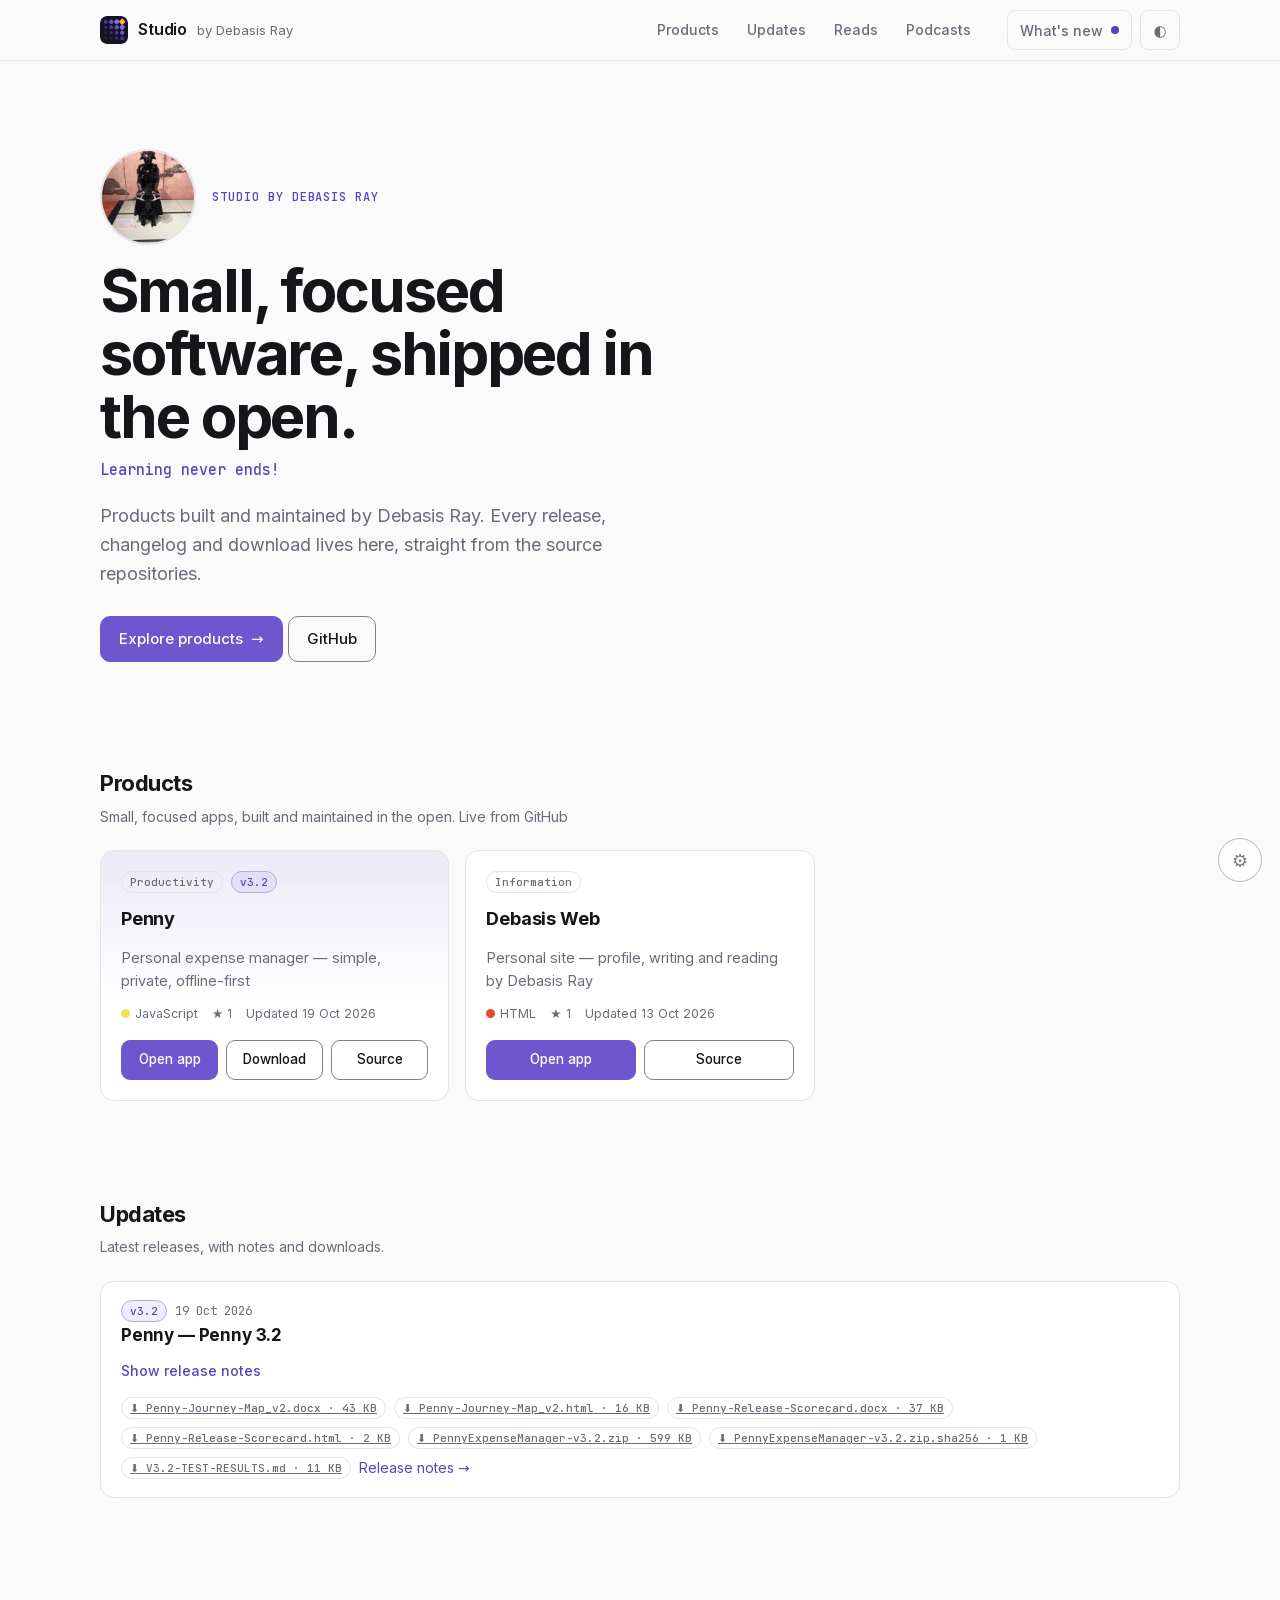
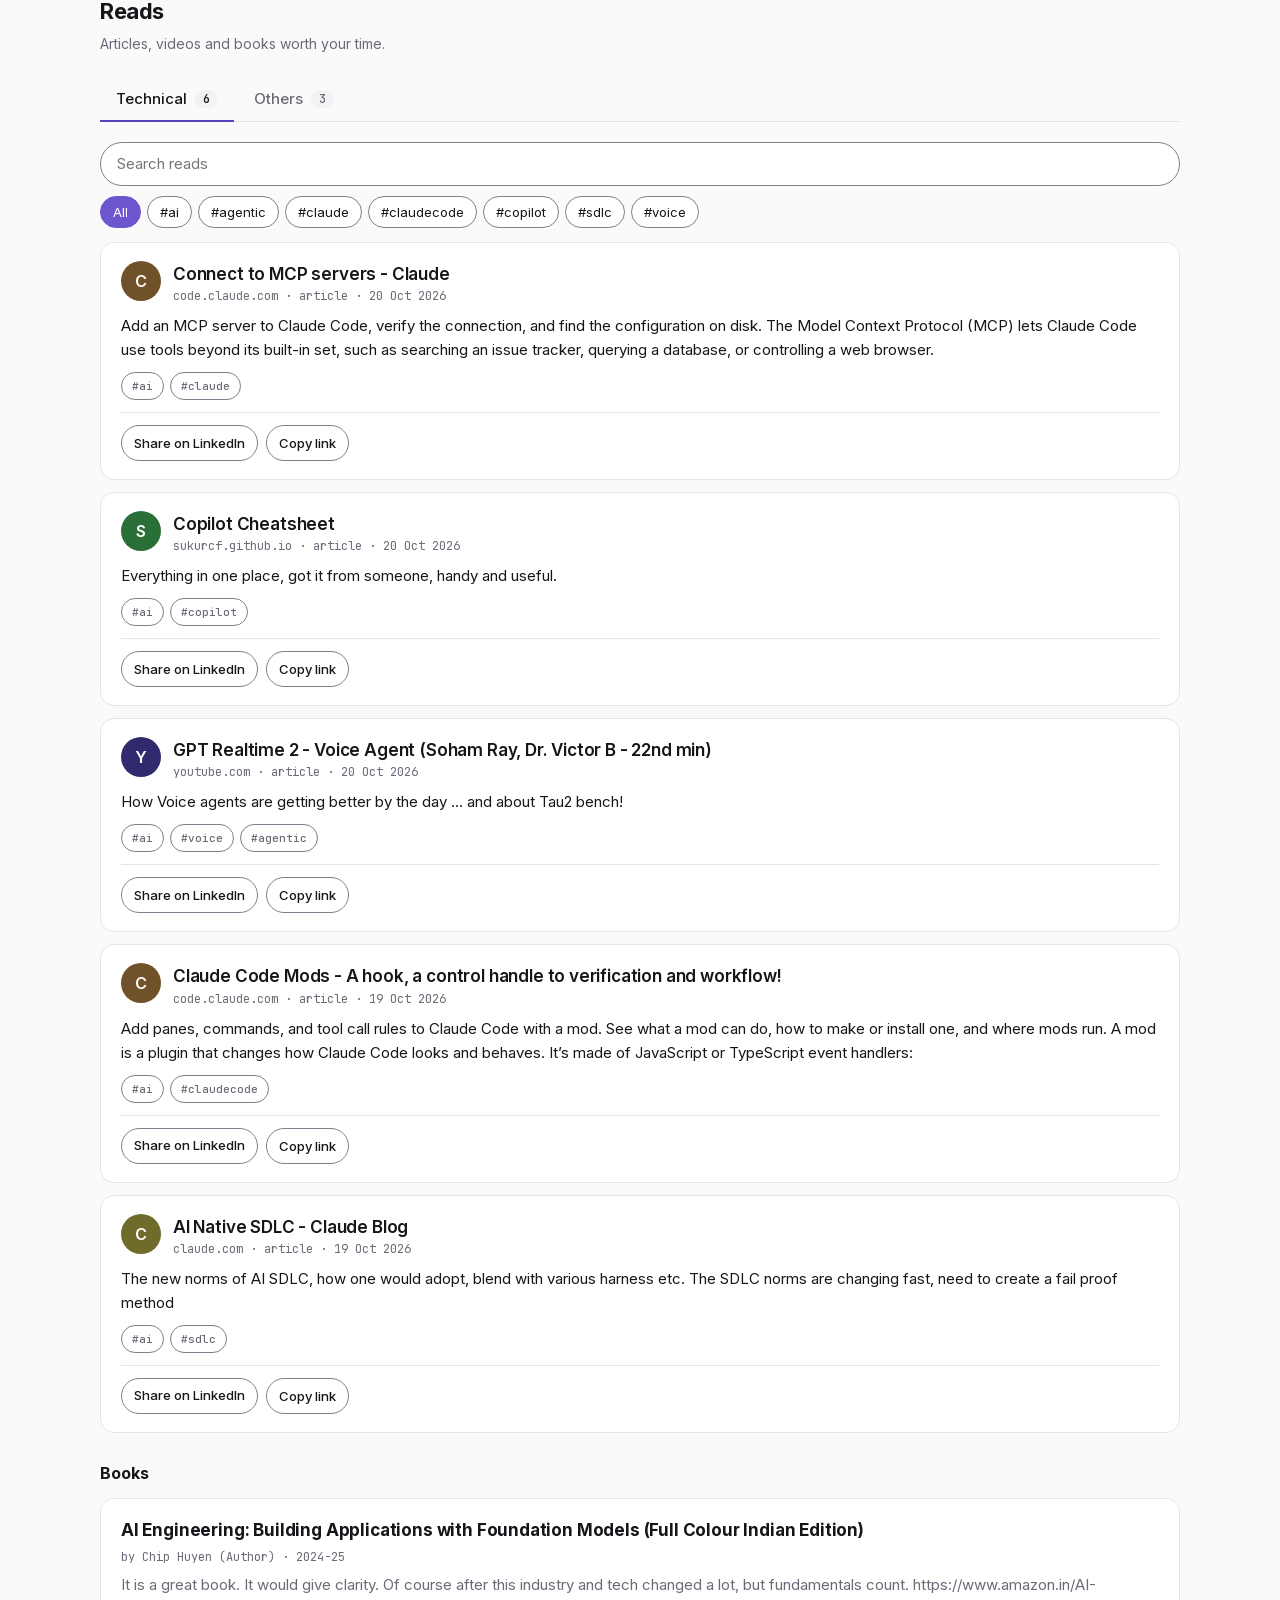
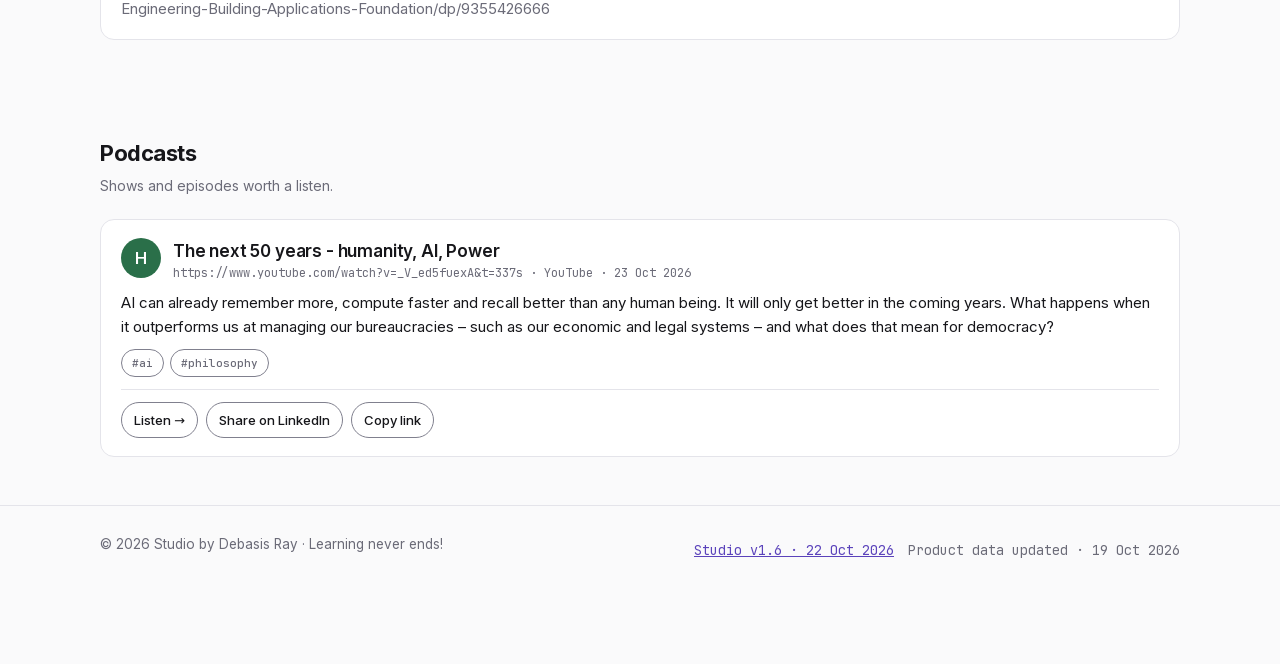
==== index.html @ d6cba752 "feat(ux): footer shows the release date and labels the product-data date for what it is" ====
<!doctype html>
<html lang="en" data-theme="dark">
<head>
<meta charset="utf-8">
<meta name="viewport" content="width=device-width, initial-scale=1">
<title>Studio by Debasis Ray — learning never ends!</title>
<meta name="description" content="Studio by Debasis Ray: small, focused software products with release notes, writing and a curated reading list. Learning never ends!">
<meta http-equiv="Content-Security-Policy" content="default-src 'none'; script-src 'self'; style-src 'self'; font-src 'self'; img-src 'self' data:; connect-src 'self' https://api.github.com; base-uri 'none'; form-action 'none'">
<meta name="referrer" content="strict-origin-when-cross-origin">
<link rel="icon" type="image/svg+xml" href="assets/logo.svg">
<link rel="preload" href="fonts/inter-latin.woff2" as="font" type="font/woff2" crossorigin>
<link rel="stylesheet" href="css/site.css">
</head>
<body id="top">
<a class="skip" href="#main">Skip to content</a>

<header class="top">
  <div class="wrap">
    <a class="brand" href="#top" aria-label="Studio by Debasis Ray, back to top"><img class="logo" src="assets/logo.svg" alt="" width="28" height="28"> Studio <small>by Debasis Ray</small></a>
    <!-- the links in both navs are the fallback for a page where scripts fail; app.js rebuilds both from SECTIONS -->
    <nav class="links" id="navlinks" aria-label="Sections">
      <a href="#products">Products</a><a href="#updates">Updates</a><a href="#reads">Reads</a><a href="#podcasts">Podcasts</a>
    </nav>
    <div class="hdr-actions">
      <button class="whatsnew" id="whatsNewBtn" type="button" aria-haspopup="dialog" aria-label="What's new" hidden><span class="wn-text" aria-hidden="true">What's new</span><span class="wn-icon" aria-hidden="true">✦</span><span class="wn-dot" id="wnDot" aria-hidden="true" hidden></span></button>
      <button class="icon-btn" id="theme" type="button" aria-label="Switch theme"><span aria-hidden="true">◐</span></button>
    </div>
  </div>
</header>

<main id="main">
  <section class="hero"><div class="wrap">
    <div class="who">
      <div class="photo">
        <img id="profileImg" class="photo-img" alt="Debasis Ray" width="96" height="96" hidden>
        <span class="photo-mono" id="profileMono" aria-hidden="true">D</span>
      </div>
      <div class="who-text">
        <div class="eyebrow">Studio by Debasis Ray</div>
        <button class="addbtn" id="changePhoto" type="button" aria-label="Change profile photo">Change photo</button>
      </div>
      <input type="file" id="photoFile" accept="image/png,image/jpeg,image/webp" hidden>
    </div>
    <h1>Small, focused software, shipped in the open.</h1>
    <p class="tagline">Learning never ends!</p>
    <p>Products built and maintained by Debasis Ray. Every release, changelog and download lives here, straight from the source repositories.</p>
    <a class="cta" href="#products">Explore products <span aria-hidden="true">→</span></a>
    <a class="cta ghost" href="https://github.com/debasisr66" rel="noopener noreferrer">GitHub<span class="sr"> (opens in a new tab)</span></a>
  </div></section>

  <noscript><div class="wrap"><div class="notice">This site needs JavaScript to show products and reading lists. The source is at <a href="https://github.com/debasisr66/studio">github.com/debasisr66/studio</a>.</div></div></noscript>

  <section class="block" id="products" aria-labelledby="h-products"><div class="wrap">
    <div class="sec-head"><h2 id="h-products">Products</h2><p class="sec-desc">Small, focused apps, built and maintained in the open. <span id="syncnote"></span></p></div>
    <div id="notice"></div>
    <div class="grid" id="grid" aria-busy="true"><div class="card skel" aria-hidden="true"></div><div class="card skel" aria-hidden="true"></div></div>
  </div></section>

  <section class="block" id="updates" aria-labelledby="h-updates"><div class="wrap">
    <div class="sec-head"><h2 id="h-updates">Updates</h2><p class="sec-desc">Latest releases, with notes and downloads.</p></div>
    <div class="feed" id="updatesFeed"></div>
  </div></section>

  <section class="block" id="reads" aria-labelledby="h-reads"><div class="wrap">
    <div class="sec-head"><h2 id="h-reads">Reads</h2><p class="sec-desc">Articles, videos and books worth your time.</p></div>
    <div class="tabs" id="readTabs" role="tablist" aria-label="Reads sections"></div>
    <div class="reads" id="readsPanel" role="tabpanel" aria-labelledby="tab-technical">
        <div class="composer" id="composer">
          <button class="composer-open" id="composerOpen" type="button" aria-expanded="false" aria-controls="composerForm">
            <span class="avatar" aria-hidden="true">D</span><span>Share a read…</span>
          </button>
          <form id="composerForm" novalidate aria-labelledby="composerTitle">
            <h4 id="composerTitle" class="sr">Share a read</h4>
            <div class="field"><label for="cf-url">Link</label>
              <input id="cf-url" name="url" type="text" inputmode="url" autocomplete="off" placeholder="https://…" aria-describedby="cf-url-err">
              <div class="field-err" id="cf-url-err" role="alert"></div></div>
            <div class="field"><label for="cf-title">Title</label>
              <input id="cf-title" name="title" type="text" autocomplete="off" aria-describedby="cf-title-err">
              <div class="field-err" id="cf-title-err" role="alert"></div></div>
            <div class="field"><label for="cf-comment">Your take <span class="opt">(optional)</span></label>
              <textarea id="cf-comment" name="comment" aria-describedby="cf-comment-help cf-comment-err" placeholder="Why is this worth reading?"></textarea>
              <div class="help"><span id="cf-comment-err" class="field-err m0" role="alert"></span><span id="cf-comment-help" aria-live="off"><span id="cf-count">0</span>/280</span></div></div>
            <div class="fields-2">
              <div class="field"><label for="cf-kind">Type</label>
                <select id="cf-kind" name="kind"><option value="article">Article</option><option value="video">Video</option><option value="paper">Paper</option><option value="podcast">Podcast</option><option value="tool">Tool</option></select></div>
              <div class="field"><label for="cf-tags">Tags <span class="opt">(comma separated, up to 5)</span></label>
                <input id="cf-tags" name="tags" type="text" autocomplete="off" placeholder="ai, architecture"></div>
            </div>
            <fieldset class="sect-field" id="cf-category" aria-describedby="cf-category-err"><legend>Section</legend><div class="radios" id="cf-category-opts"></div>
              <div class="field-err" id="cf-category-err" role="alert"></div></fieldset>
            <div class="preview" id="cf-preview-wrap"><h4>Preview</h4><div id="cf-preview"></div><p class="muted-xs" id="cf-preview-section"></p></div>
            <div class="form-btns">
              <button type="button" class="cta ghost" id="cf-cancel">Cancel</button>
              <button type="submit" class="cta" id="cf-submit">Post</button>
            </div>
          </form>
        </div>

        <div class="toolbar" id="toolbar" hidden>
          <input type="search" id="readSearch" aria-label="Search reads" placeholder="Search reads" autocomplete="off">
          <div class="chips" id="tagChips" role="group" aria-label="Filter by tag"></div>
        </div>
        <p class="count" id="readCount" aria-live="polite"></p>
        <div class="feed" id="articlesFeed"></div>
      <div class="books" id="booksBlock">
        <h3 class="sub-h">Books</h3>
        <button class="addbtn" id="addBook" type="button">+ Add book</button>
        <div class="feed" id="booksFeed"></div>
      </div>
    </div>
  </div></section>

  <section class="block" id="podcasts" aria-labelledby="h-podcasts"><div class="wrap">
    <div class="sec-head"><h2 id="h-podcasts">Podcasts</h2><p class="sec-desc">Shows and episodes worth a listen.</p></div>

    <div class="composer" id="podcastComposer">
      <button class="composer-open" id="podcastComposerOpen" type="button" aria-expanded="false" aria-controls="podcastForm">
        <span class="avatar" aria-hidden="true">D</span><span>Share a podcast…</span>
      </button>
      <form id="podcastForm" novalidate aria-labelledby="podcastFormTitle">
        <h4 id="podcastFormTitle" class="sr">Share a podcast</h4>
        <div class="field"><label for="pf-url">Link</label>
          <input id="pf-url" name="url" type="text" inputmode="url" autocomplete="off" placeholder="https://…" aria-describedby="pf-url-err">
          <div class="field-err" id="pf-url-err" role="alert"></div></div>
        <div class="field"><label for="pf-title">Title</label>
          <input id="pf-title" name="title" type="text" autocomplete="off" aria-describedby="pf-title-err">
          <div class="field-err" id="pf-title-err" role="alert"></div></div>
        <div class="fields-2">
          <div class="field"><label for="pf-show">Show <span class="opt">(optional)</span></label>
            <input id="pf-show" name="show" type="text" autocomplete="off" aria-describedby="pf-show-err">
            <div class="field-err" id="pf-show-err" role="alert"></div></div>
          <div class="field"><label for="pf-tags">Tags <span class="opt">(comma separated, up to 5)</span></label>
            <input id="pf-tags" name="tags" type="text" autocomplete="off" placeholder="ai, history"></div>
        </div>
        <div class="field"><label for="pf-comment">Your take <span class="opt">(optional)</span></label>
          <textarea id="pf-comment" name="comment" aria-describedby="pf-comment-help pf-comment-err" placeholder="Why is this worth a listen?"></textarea>
          <div class="help"><span id="pf-comment-err" class="field-err m0" role="alert"></span><span id="pf-comment-help" aria-live="off"><span id="pf-count">0</span>/280</span></div></div>
        <div class="preview"><h4>Preview</h4><div id="pf-preview"></div></div>
        <div class="form-btns">
          <button type="button" class="cta ghost" id="pf-cancel">Cancel</button>
          <button type="submit" class="cta" id="pf-submit">Post</button>
        </div>
      </form>
    </div>

    <div class="toolbar" id="podcastToolbar" hidden>
      <input type="search" id="podcastSearch" aria-label="Search podcasts" placeholder="Search podcasts" autocomplete="off">
      <div class="chips" id="podcastChips" role="group" aria-label="Filter by tag"></div>
    </div>
    <p class="count" id="podcastCount" aria-live="polite"></p>
    <div class="feed" id="podcastFeed"></div>
  </div></section>
</main>

<footer><div class="wrap">
  <span>© <span id="yr"></span> Studio by Debasis Ray · Learning never ends!</span>
  <span class="mono"><button class="linkbtn" id="versionBtn" type="button" aria-haspopup="dialog" hidden></button><span class="nowrap">Product data updated · <span id="synced">—</span></span></span>
</div></footer>

<nav class="bottom" id="navbottom" aria-label="Sections">
  <a href="#products"><b aria-hidden="true">◧</b>Products</a><a href="#updates"><b aria-hidden="true">↻</b>Updates</a><a href="#reads"><b aria-hidden="true">☰</b>Reads</a><a href="#podcasts"><b aria-hidden="true">♪</b>Podcasts</a>
</nav>

<button id="gear" type="button" aria-label="Add to Studio (owner)" aria-haspopup="dialog">⚙</button>
<div id="adminbar" role="region" aria-label="Admin controls">
  <span>Edit mode</span><span id="dirtyinfo"></span>
  <span class="spacer"></span>
  <button class="cta ghost btn-sm" id="addOpen" type="button" aria-haspopup="dialog">Add to Studio</button>
  <button class="cta ghost btn-sm" id="lockBtn" type="button">Lock &amp; sign out</button>
  <button class="cta btn-sm" id="publishBtn" type="button">Publish changes</button>
</div>

<div id="status" role="status" aria-live="polite"></div>
<div class="modal-bg" id="modalBg"><div class="modal" id="modal" role="dialog" aria-modal="true" aria-labelledby="modalTitle"></div></div>

<div class="modal-bg" id="addBg"><div class="modal sheet" id="addSheet" role="dialog" aria-modal="true" aria-labelledby="addTitle">
  <form id="addForm" novalidate>
    <h3 id="addTitle" tabindex="-1">Add to Studio</h3>
    <p class="muted-sm">Owner tool. Paste a link, choose Read or Podcast, then post. Your token is asked for only when you post.</p>
    <div class="field"><label for="qa-url">Link</label>
      <input id="qa-url" name="url" type="text" inputmode="url" autocomplete="off" placeholder="https://…" aria-describedby="qa-dest qa-url-err">
      <button type="button" class="cta ghost paste-btn" id="qa-paste">Paste from clipboard</button>
      <div class="muted-xs dest" id="qa-dest"></div>
      <div class="field-err" id="qa-url-err" role="alert"></div></div>
    <fieldset class="sect-field" id="qa-kind"><legend>Add as</legend><div class="radios">
      <label class="radio"><input type="radio" name="qa-kind" value="read" checked> Read</label>
      <label class="radio"><input type="radio" name="qa-kind" value="podcast"> Podcast</label></div></fieldset>
    <div class="field"><label for="qa-title">Title</label>
      <input id="qa-title" name="title" type="text" autocomplete="off" aria-describedby="qa-title-err">
      <div class="field-err" id="qa-title-err" role="alert"></div></div>
    <div id="qa-read-fields">
      <fieldset class="sect-field" id="qa-category" aria-describedby="qa-category-err"><legend>Section</legend><div class="radios" id="qa-section-opts"></div>
        <div class="field-err" id="qa-category-err" role="alert"></div></fieldset>
      <div class="field"><label for="qa-type">Type</label>
        <select id="qa-type" name="type"><option value="article">Article</option><option value="video">Video</option><option value="paper">Paper</option><option value="podcast">Podcast</option><option value="tool">Tool</option></select></div>
    </div>
    <div id="qa-pod-fields" hidden>
      <div class="field"><label for="qa-show">Show <span class="opt">(optional)</span></label>
        <input id="qa-show" name="show" type="text" autocomplete="off" aria-describedby="qa-show-err">
        <div class="field-err" id="qa-show-err" role="alert"></div></div>
    </div>
    <div class="field"><label for="qa-tags">Tags <span class="opt">(comma separated, up to 5)</span></label>
      <input id="qa-tags" name="tags" type="text" autocomplete="off" placeholder="ai, architecture"></div>
    <div class="field"><label for="qa-comment">Your take <span class="opt">(optional)</span></label>
      <textarea id="qa-comment" name="comment" aria-describedby="qa-count-wrap qa-comment-err" placeholder="Why is this worth it?"></textarea>
      <div class="help"><span id="qa-comment-err" class="field-err m0" role="alert"></span><span id="qa-count-wrap" aria-live="off"><span id="qa-count">0</span>/280</span></div></div>
    <div class="err" id="qa-msg" role="alert"></div>
    <div class="muted-xs" id="qa-note" role="status"></div>
    <div class="form-btns">
      <button type="button" class="cta ghost" id="qa-cancel">Cancel</button>
      <button type="button" class="cta ghost" id="qa-draft">Post as draft</button>
      <button type="button" class="cta" id="qa-publish">Post and publish</button>
    </div>
    <div class="edit-entry"><button type="button" class="cta ghost" id="qa-unlock">Edit or delete items</button><p class="muted-xs">Unlocks the owner tools without posting. Your text here is kept.</p></div>
  </form>
</div></div>

<div class="modal-bg" id="tokBg"><div class="modal" id="tokPrompt" role="dialog" aria-modal="true" aria-labelledby="tokTitle">
  <form id="tokForm" novalidate>
    <h3 id="tokTitle" tabindex="-1">Unlock to post</h3>
    <p class="muted-sm">Use the GitHub token for this site. It stays in this tab only and is forgotten when you close it or when a publish succeeds.</p>
    <label for="tok-user">Username</label><input id="tok-user" name="username" type="text" autocomplete="username" value="studio-admin" readonly>
    <label for="pat">Token</label><input id="pat" name="password" type="password" autocomplete="current-password" placeholder="github_pat_…">
    <div class="err" id="tok-err" role="alert"></div>
    <div class="btns"><button type="button" class="cta ghost" id="tok-cancel">Cancel</button><button type="submit" class="cta" id="tok-go">Unlock</button></div>
  </form>
</div></div>

<script src="js/safe-lib.js"></script>
<script src="js/reads-lib.js"></script>
<script src="js/token-store.js"></script>
<script src="js/image-lib.js"></script>
<script src="js/app.js"></script>
</body>
</html>
---- css/site.css ----
/* Self-hosted fonts (SIL Open Font Licence; see fonts/). Latin plus Latin Extended (the rupee sign, U+20B9, lives in the Extended file);
   other scripts use the system fallback. The browser downloads an Extended file only when a page uses one of its characters. */
@font-face{font-family:'Inter';font-style:normal;font-weight:100 900;font-display:swap;src:url(../fonts/inter-latin.woff2) format('woff2');unicode-range:U+0000-00FF,U+0131,U+0152-0153,U+02BB-02BC,U+02C6,U+02DA,U+02DC,U+0304,U+0308,U+0329,U+2000-206F,U+20AC,U+2122,U+2191,U+2193,U+2212,U+2215,U+FEFF,U+FFFD}
@font-face{font-family:'Inter';font-style:normal;font-weight:100 900;font-display:swap;src:url(../fonts/inter-latin-ext.woff2) format('woff2');unicode-range:U+0100-02BA,U+02BD-02C5,U+02C7-02CC,U+02CE-02D7,U+02DD-02FF,U+0304,U+0308,U+0329,U+1D00-1DBF,U+1E00-1E9F,U+1EF2-1EFF,U+2020,U+20A0-20AB,U+20AD-20C4,U+2113,U+2C60-2C7F,U+A720-A7FF}
@font-face{font-family:'JetBrains Mono';font-style:normal;font-weight:100 800;font-display:swap;src:url(../fonts/jetbrains-mono-latin.woff2) format('woff2');unicode-range:U+0000-00FF,U+0131,U+0152-0153,U+02BB-02BC,U+02C6,U+02DA,U+02DC,U+0304,U+0308,U+0329,U+2000-206F,U+20AC,U+2122,U+2191,U+2193,U+2212,U+2215,U+FEFF,U+FFFD}
@font-face{font-family:'JetBrains Mono';font-style:normal;font-weight:100 800;font-display:swap;src:url(../fonts/jetbrains-mono-latin-ext.woff2) format('woff2');unicode-range:U+0100-02BA,U+02BD-02C5,U+02C7-02CC,U+02CE-02D7,U+02DD-02FF,U+0304,U+0308,U+0329,U+1D00-1DBF,U+1E00-1E9F,U+1EF2-1EFF,U+2020,U+20A0-20AB,U+20AD-20C4,U+2113,U+2C60-2C7F,U+A720-A7FF}
:root{
  --bg:#0D0D0F; --surface:#151519; --surface-2:#1C1C22; --border:#26262E; --field:#6E6E7C;
  --text:#EDEDF0; --muted:#8B8B97; --accent:#6E56CF; --accent-hover:#8470E0; --accent-press:#5B43BB; --accent-soft:rgba(110,86,207,.14);
  --focus:#A99BF0; --ok:#3DD68C; --danger:#F2555A; --radius:14px;
  --font:'Inter',system-ui,-apple-system,'Segoe UI',sans-serif; --mono:'JetBrains Mono',ui-monospace,Menlo,monospace;
}
:root[data-theme="light"]{
  --bg:#FAFAFB; --surface:#FFFFFF; --surface-2:#F2F2F5; --border:#E4E4EA; --field:#80808E;
  --text:#16161A; --muted:#6B6B78; --accent:#6E56CF; --accent-hover:#5B43BB; --accent-press:#5B43BB; --accent-soft:rgba(110,86,207,.10);
  --focus:#5B43BB; --danger:#C62F3A;
}
*{box-sizing:border-box}
html{scroll-behavior:smooth;scroll-padding-top:72px}
body{margin:0;background:var(--bg);color:var(--text);font:16px/1.6 var(--font);-webkit-font-smoothing:antialiased}
a{color:inherit}
.wrap{max-width:1120px;margin:0 auto;padding:0 20px}
.mono{font-family:var(--mono)}
.sr{position:absolute;width:1px;height:1px;overflow:hidden;clip:rect(0 0 0 0);white-space:nowrap}
:focus-visible{outline:2px solid var(--focus);outline-offset:2px;border-radius:6px}
.skip{position:absolute;left:12px;top:-60px;z-index:100;background:var(--accent);color:#fff;padding:10px 16px;border-radius:8px;text-decoration:none;font-weight:600}
.skip:focus{top:12px}
button{font-family:inherit}

/* top nav */
header.top{position:sticky;top:0;z-index:20;background:color-mix(in srgb,var(--bg) 82%,transparent);backdrop-filter:blur(12px);border-bottom:1px solid var(--border)}
header.top .wrap{display:flex;align-items:center;gap:24px;height:60px}
.brand{display:flex;align-items:center;gap:10px;font-weight:600;text-decoration:none;letter-spacing:-.01em}
.brand small{font-weight:400;color:var(--muted);font-size:13px;letter-spacing:0}
.logo{width:28px;height:28px;border-radius:7px;display:block}
nav.links{display:flex;gap:4px;margin-left:auto}
nav.links a{padding:8px 12px;border-radius:8px;text-decoration:none;color:var(--muted);font-size:14px;font-weight:500}
nav.links a:hover,nav.links a[aria-current]{color:var(--text);background:var(--surface-2)}
.icon-btn{background:none;border:1px solid var(--border);color:var(--muted);width:40px;height:40px;border-radius:8px;cursor:pointer;font-size:15px}
.icon-btn:hover{color:var(--text);background:var(--surface-2)}

/* hero */
.hero{padding:88px 0 56px;position:relative;overflow:hidden}
.hero::before{content:"";position:absolute;inset:-40% -10% auto -10%;height:420px;background:radial-gradient(60% 60% at 50% 0,var(--accent-soft),transparent 70%);pointer-events:none}
.eyebrow{font:500 12px var(--mono);color:var(--accent-hover);letter-spacing:.08em;text-transform:uppercase}
.hero h1{font-size:clamp(34px,6vw,60px);line-height:1.05;letter-spacing:-.035em;margin:14px 0 18px;max-width:14ch;font-weight:700}
.hero p{color:var(--muted);font-size:18px;max-width:52ch;margin:0 0 28px}
.hero p.tagline{color:var(--accent-hover);font:500 15px var(--mono);margin:-6px 0 22px}
.cta{display:inline-flex;gap:8px;align-items:center;justify-content:center;min-height:44px;background:var(--accent);color:#fff;padding:10px 18px;border-radius:10px;text-decoration:none;font-weight:500;font-size:15px;border:1px solid var(--accent);cursor:pointer}
.cta:hover{background:var(--accent-press);border-color:var(--accent-press)}
.cta.ghost{background:transparent;color:var(--text);border:1px solid var(--field)}
.cta.ghost:hover{background:var(--surface-2)}
.cta[disabled]{opacity:.5;cursor:not-allowed}

section.block{padding:48px 0}
.sec-head{margin-bottom:22px}
.sec-head h2{font-size:22px;letter-spacing:-.02em;margin:0}
.sec-desc{margin:4px 0 0;color:var(--muted);font-size:14px}

/* product grid */
.grid{display:grid;grid-template-columns:repeat(3,minmax(0,1fr));gap:16px}
.card{background:var(--surface);border:1px solid var(--border);border-radius:var(--radius);padding:20px;display:flex;flex-direction:column;gap:12px;transition:border-color .15s,transform .15s}
.card:hover{border-color:color-mix(in srgb,var(--accent) 55%,var(--border));transform:translateY(-2px)}
.card.featured{background:linear-gradient(180deg,var(--accent-soft),var(--surface) 60%)}
.card h3{margin:0;font-size:18px;letter-spacing:-.01em}
.card p{margin:0;color:var(--muted);font-size:14.5px;flex:1}
.row{display:flex;flex-wrap:wrap;gap:8px;align-items:center}
.tag{font:500 11px var(--mono);padding:3px 8px;border-radius:999px;border:1px solid var(--border);color:var(--muted)}
.tag.ver{color:var(--accent-hover);border-color:color-mix(in srgb,var(--accent) 40%,var(--border));background:var(--accent-soft)}
.dot{display:inline-block;width:9px;height:9px;border-radius:50%;margin-right:5px}
.meta{font-size:12.5px;color:var(--muted);display:flex;gap:14px;align-items:center;flex-wrap:wrap}
.card .actions{display:flex;gap:8px;margin-top:4px}
.card .actions a{flex:1;display:flex;align-items:center;justify-content:center;min-height:40px;text-align:center;padding:8px 10px;border-radius:9px;font-size:13.5px;font-weight:500;text-decoration:none;border:1px solid var(--field)}
.card .actions a.primary{background:var(--accent);border-color:var(--accent);color:#fff}
.card .actions a.primary:hover{background:var(--accent-press);border-color:var(--accent-press)}
.card .actions a:not(.primary):hover{background:var(--surface-2)}
.skel{min-height:210px;background:linear-gradient(90deg,var(--surface) 0%,var(--surface-2) 50%,var(--surface) 100%);background-size:200% 100%;animation:shimmer 1.4s linear infinite}
@keyframes shimmer{to{background-position:-200% 0}}

/* feeds */
.feed{display:flex;flex-direction:column;gap:12px}
.item,.card{overflow-wrap:anywhere;min-width:0}
.item{background:var(--surface);border:1px solid var(--border);border-radius:var(--radius);padding:18px 20px;position:relative}
.item h3{margin:0 0 4px;font-size:17px;letter-spacing:-.01em}
.item .when{font:12px var(--mono);color:var(--muted)}
.item .body{color:var(--muted);font-size:15px;margin-top:8px}
.item .body p{margin:0 0 8px}
.item .body ul{margin:4px 0 8px;padding-left:20px}
.item a.more{color:var(--accent-hover);font-size:14px;text-decoration:none}
.item a.more:hover{text-decoration:underline}
.item .body a{color:var(--accent-hover)}
details.notes summary{cursor:pointer;color:var(--accent-hover);font-size:14px;font-weight:500;min-height:32px;display:flex;align-items:center;margin-top:6px}
details.notes[open] summary{margin-bottom:2px}
.books{margin-top:28px}
.books.is-empty{display:none}
body.admin .books.is-empty{display:block}
.sub-h{margin:0 0 12px;font-size:16px}
.empty{border:1px dashed var(--field);border-radius:var(--radius);padding:28px;text-align:center;color:var(--muted);font-size:14.5px}
.notice{background:var(--surface-2);border:1px solid var(--border);border-radius:10px;padding:10px 14px;color:var(--muted);font-size:13.5px;margin-bottom:16px}

/* reads: section tabs and the composer's Section choice */
.tabs{display:flex;flex-wrap:wrap;gap:4px;margin:0 0 20px;border-bottom:1px solid var(--border)}
.tab{display:inline-flex;align-items:center;gap:8px;min-height:44px;padding:8px 16px;margin-bottom:-1px;background:none;border:0;border-bottom:2px solid transparent;color:var(--muted);font:500 15px var(--font);cursor:pointer}
.tab:hover{color:var(--text)}
.tab[aria-selected="true"]{color:var(--text);border-bottom-color:var(--accent-hover)}
.tab-count{font:500 12px var(--mono);background:var(--surface-2);border-radius:999px;padding:1px 8px}
.sect-field{border:0;margin:12px 0 0;padding:0;min-width:0}
.sect-field legend{padding:0;margin:0 0 2px;font-size:13px;font-weight:500;color:var(--muted)}
.radios{display:flex;flex-wrap:wrap;gap:4px 20px}
.radio{display:inline-flex;align-items:center;gap:8px;min-height:44px;font-size:15px;cursor:pointer}
.radio input{width:20px;height:20px;margin:0;accent-color:var(--accent)}

/* reads: composer, cards, toolbar */
.avatar{flex:none;width:40px;height:40px;border-radius:50%;display:grid;place-items:center;color:#fff;font:600 16px var(--font);text-transform:uppercase;background:hsl(var(--h,260) 45% 30%)}
.composer{display:none;margin-bottom:16px}
body.admin .composer{display:block}
.composer-open{width:100%;display:flex;align-items:center;gap:12px;text-align:left;background:var(--surface);border:1px solid var(--field);border-radius:999px;padding:8px 18px 8px 8px;min-height:56px;color:var(--muted);font-size:15px;cursor:pointer}
.composer-open:hover{background:var(--surface-2)}
.composer form{display:none;background:var(--surface);border:1px solid var(--field);border-radius:var(--radius);padding:18px}
.composer.open form{display:block}
.composer.open .composer-open{display:none}
.field{margin-top:12px}
.field:first-child{margin-top:0}
.field label,.modal label{display:block;font-size:13px;color:var(--muted);margin:0 0 4px;font-weight:500}
.field input,.field textarea,.field select,.modal input,.modal textarea{width:100%;min-height:44px;background:var(--bg);border:1px solid var(--field);color:var(--text);border-radius:8px;padding:9px 11px;font:inherit;font-size:15px}
.field textarea,.modal textarea{min-height:96px;resize:vertical}
.field input:focus-visible,.field textarea:focus-visible,.field select:focus-visible,.modal input:focus-visible,.modal textarea:focus-visible{outline:2px solid var(--focus);outline-offset:1px}
.field [aria-invalid="true"]{border-color:var(--danger)}
.field .help{display:flex;justify-content:space-between;gap:8px;font-size:12.5px;color:var(--muted);margin-top:4px}
.field .help .bad{color:var(--danger)}
.field-err{color:var(--danger);font-size:13px;margin-top:4px}
.fields-2{display:grid;grid-template-columns:1fr 1fr;gap:12px}
.preview{margin-top:14px}
.preview h4{margin:0 0 6px;font-size:12px;font-weight:500;color:var(--muted);letter-spacing:.04em;text-transform:uppercase}
.form-btns{display:flex;gap:8px;justify-content:flex-end;margin-top:16px;flex-wrap:wrap}
.toolbar{display:flex;flex-direction:column;gap:10px;margin-bottom:14px}
.toolbar[hidden]{display:none}   /* a section with fewer than 4 reads has no search or tag chips */
.toolbar input[type=search]{width:100%;min-height:44px;background:var(--surface);border:1px solid var(--field);color:var(--text);border-radius:999px;padding:8px 16px;font:inherit;font-size:15px}
.chips{display:flex;flex-wrap:wrap;gap:6px}
.chip{background:var(--surface);border:1px solid var(--field);color:var(--text);border-radius:999px;padding:5px 12px;min-height:32px;font-size:13px;cursor:pointer}
.chip:hover{background:var(--surface-2)}
.chip[aria-pressed="true"]{background:var(--accent);border-color:var(--accent);color:#fff}
.read-head{display:flex;gap:12px;align-items:flex-start}
.read-title{font-weight:600;font-size:17px;letter-spacing:-.01em;text-decoration:none;overflow-wrap:anywhere}
.read-title:hover{text-decoration:underline}
.read-comment{margin:10px 0 0;font-size:15px;color:var(--text);overflow-wrap:anywhere}
.read-tags{display:flex;flex-wrap:wrap;gap:6px;margin-top:10px}
.read-tags .chip{min-height:28px;padding:2px 10px;font:500 11px var(--mono);color:var(--muted)}
.share-row{display:flex;flex-wrap:wrap;gap:8px;margin-top:12px;padding-top:12px;border-top:1px solid var(--border)}
.share-row a,.share-row button{display:inline-flex;align-items:center;gap:6px;min-height:36px;padding:6px 12px;border-radius:999px;border:1px solid var(--field);background:transparent;color:var(--text);font-size:13px;font-weight:500;text-decoration:none;cursor:pointer}
.share-row a:hover,.share-row button:hover{background:var(--surface-2)}
.count{font-size:13px;color:var(--muted);margin:0 0 10px}

footer{border-top:1px solid var(--border);padding:28px 0 96px;color:var(--muted);font-size:13.5px}
footer .wrap{display:flex;justify-content:space-between;gap:12px;flex-wrap:wrap}

/* toast / live status */
#status{position:fixed;left:50%;bottom:24px;transform:translateX(-50%);z-index:60;background:var(--text);color:var(--bg);padding:10px 16px;border-radius:10px;font-size:14px;font-weight:500;max-width:90vw;opacity:0;pointer-events:none;transition:opacity .2s}
#status.show{opacity:1}

/* mobile bottom nav */
nav.bottom{display:none}
@media (max-width:860px){
  .grid{grid-template-columns:repeat(2,minmax(0,1fr))}
}
@media (max-width:620px){
  .grid{grid-template-columns:minmax(0,1fr)}
  nav.links{display:none}
  .icon-btn{width:44px;height:44px}
  header.top .wrap{justify-content:space-between}
  .hero{padding:56px 0 32px}
  .fields-2{grid-template-columns:1fr}
  #status{bottom:84px}
  nav.bottom{display:flex;position:fixed;bottom:0;left:0;right:0;z-index:20;background:var(--surface);border-top:1px solid var(--border);padding:6px 8px calc(6px + env(safe-area-inset-bottom))}
  nav.bottom a{flex:1;display:flex;flex-direction:column;align-items:center;justify-content:center;min-height:44px;text-align:center;padding:6px 4px;text-decoration:none;color:var(--muted);font-size:12px;font-weight:500;border-radius:8px}
  nav.bottom a[aria-current]{color:var(--accent-hover);background:var(--accent-soft)}
  nav.bottom a b{display:block;font-size:17px;font-weight:400;line-height:1.2}
}
@media (pointer:coarse){
  .chip{min-height:44px}
  .read-tags .chip{min-height:36px}
  .tools button{min-height:40px;min-width:48px}
}
@media (prefers-reduced-motion:reduce){
  html{scroll-behavior:auto}
  *,*::before,*::after{animation:none!important;transition:none!important}
}

/* admin */
#gear{position:fixed;right:18px;bottom:18px;z-index:30;opacity:.55;transition:opacity .15s;background:var(--surface);border:1px solid var(--field);color:var(--text);width:44px;height:44px;border-radius:50%;cursor:pointer;font-size:18px}
#gear:hover,#gear:focus-visible,body.admin #gear{opacity:1}
body.admin #gear{display:none}
@media (max-width:620px){#gear{bottom:76px}}
.modal-bg{position:fixed;inset:0;background:rgba(0,0,0,.6);z-index:40;display:none;align-items:center;justify-content:center;padding:16px}
.modal-bg.open{display:flex}
.modal{background:var(--surface);border:1px solid var(--field);border-radius:var(--radius);padding:22px;width:100%;max-width:480px;max-height:90vh;overflow:auto}
.modal h3{margin:0 0 14px}
.modal label{margin-top:12px}
.modal .btns{display:flex;gap:8px;justify-content:flex-end;margin-top:18px}
.err{color:var(--danger);font-size:13.5px;margin-top:10px;white-space:pre-wrap}
#adminbar{position:fixed;left:0;right:0;bottom:0;z-index:25;background:var(--surface-2);border-top:1px solid var(--accent);padding:10px 20px;display:none;align-items:center;gap:12px;flex-wrap:wrap;font-size:14px}
body.admin #adminbar{display:flex}
body.admin footer{padding-bottom:140px}
@media (max-width:620px){#adminbar{bottom:60px}}
.tools{display:none;gap:6px;position:absolute;top:12px;right:12px}
body.admin .tools{display:flex}
.tools button,.addbtn{background:var(--surface-2);border:1px solid var(--field);color:var(--text);border-radius:7px;padding:4px 10px;min-height:32px;font-size:12.5px;cursor:pointer}
.tools button:hover,.addbtn:hover{border-color:var(--accent)}
.addbtn{display:none;margin-bottom:12px}
body.admin .addbtn{display:inline-block}
body.admin .read-head{padding-right:112px}
.dirty{color:var(--accent-hover);font-weight:500}

/* utilities that replace former inline styles (kept at the end so they win ties with component rules) */
.opt{font-weight:400}
.field-err.m0{margin:0}
.spacer{flex:1}
.btn-sm{min-height:40px;padding:6px 12px}
.grid-full{grid-column:1/-1}
.mt10{margin-top:10px}
.muted-sm{color:var(--muted);font-size:14px;margin:0}
.muted-xs{color:var(--muted);font-size:13px}
.pre-result{white-space:pre-wrap;font-size:13px;color:var(--muted)}

/* version + What's new (v1.3) */
.hdr-actions{display:flex;align-items:center;gap:8px}
.whatsnew{position:relative;display:inline-flex;align-items:center;gap:8px;min-height:40px;padding:0 12px;border:1px solid var(--border);border-radius:8px;background:none;color:var(--muted);font-size:14px;font-weight:500;cursor:pointer}
.whatsnew:hover{color:var(--text);background:var(--surface-2)}
.whatsnew[hidden],.linkbtn[hidden]{display:none}
.wn-icon{display:none}
.wn-dot{width:8px;height:8px;border-radius:50%;background:var(--accent-hover)}
.wn-dot[hidden]{display:none}
.nowrap{white-space:nowrap}
.linkbtn{margin-right:12px;background:none;border:0;padding:6px 2px;min-height:32px;color:var(--accent-hover);font:inherit;text-decoration:underline;cursor:pointer}
.releases{list-style:none;margin:0;padding:0;display:flex;flex-direction:column;gap:20px}
.rel h4{margin:8px 0 4px;font-size:16px;letter-spacing:-.01em}
.rel ul{margin:0;padding-left:20px;color:var(--muted);font-size:14.5px}
.rel li{margin:2px 0}
#modalTitle:focus{outline:none}
@media (max-width:620px){
  .wn-text{display:none}
  .wn-icon{display:inline;font-size:16px}
  .whatsnew{width:44px;height:44px;padding:0;justify-content:center}
  .wn-dot{position:absolute;top:8px;right:8px}
}

/* profile photo (v1.4) */
.who{display:flex;align-items:center;gap:16px;margin-bottom:6px}
.photo{position:relative;width:96px;height:96px;flex:none}
.photo-img,.photo-mono{width:96px;height:96px;border-radius:50%}
.photo-img{object-fit:cover;border:2px solid var(--border);background:var(--surface-2)}
.photo-img[hidden],.photo-mono[hidden]{display:none}
.photo-mono{display:grid;place-items:center;color:#fff;font:600 40px var(--font);background:hsl(260 45% 30%)}
.who-text{display:flex;flex-direction:column;align-items:flex-start;gap:6px}
.who-text .addbtn{margin:0}
.photo-preview{display:block;width:160px;height:160px;border-radius:50%;object-fit:cover;margin:6px auto 12px;border:2px solid var(--border)}
@media (max-width:620px){.photo,.photo-img,.photo-mono{width:72px;height:72px}.photo-mono{font-size:30px}}

/* header fit between the phone and desktop layouts (v1.4): the tagline beside the brand is dropped (the hero says it) and the links are slightly tighter */
@media (max-width:860px){
  .brand small{display:none}
  header.top .wrap{gap:16px}
  nav.links a{padding:8px 10px}
}
.brand{white-space:nowrap}
.hdr-actions{flex:none}

/* Quick add (SPEC-QA): the Add to Studio sheet and the token prompt over it */
#tokBg{z-index:45}
#addSheet{max-width:520px}
#addSheet [hidden]{display:none!important}
#addSheet .field input+.paste-btn{margin-top:8px;width:100%}
#addSheet .dest{margin-top:6px;min-height:1.2em;overflow:hidden;text-overflow:ellipsis;white-space:nowrap}
#addSheet .sect-field{margin-top:12px}
#addSheet .form-btns .cta{flex:1 1 auto}
#addSheet .opt{font-weight:400}
#addSheet .err:empty,#tokPrompt .err:empty{display:none}
#tokPrompt input[readonly]{color:var(--muted)}
#addSheet .radio{margin:0}
#addSheet .radio input{width:20px;min-height:0;height:20px;padding:0}
#addSheet .edit-entry{margin-top:14px;padding-top:14px;border-top:1px solid var(--border)}
#addSheet .edit-entry .cta{width:100%}
#addSheet .edit-entry p{margin:6px 0 0;text-align:center}
#addSheet .edit-entry[hidden]{display:none}
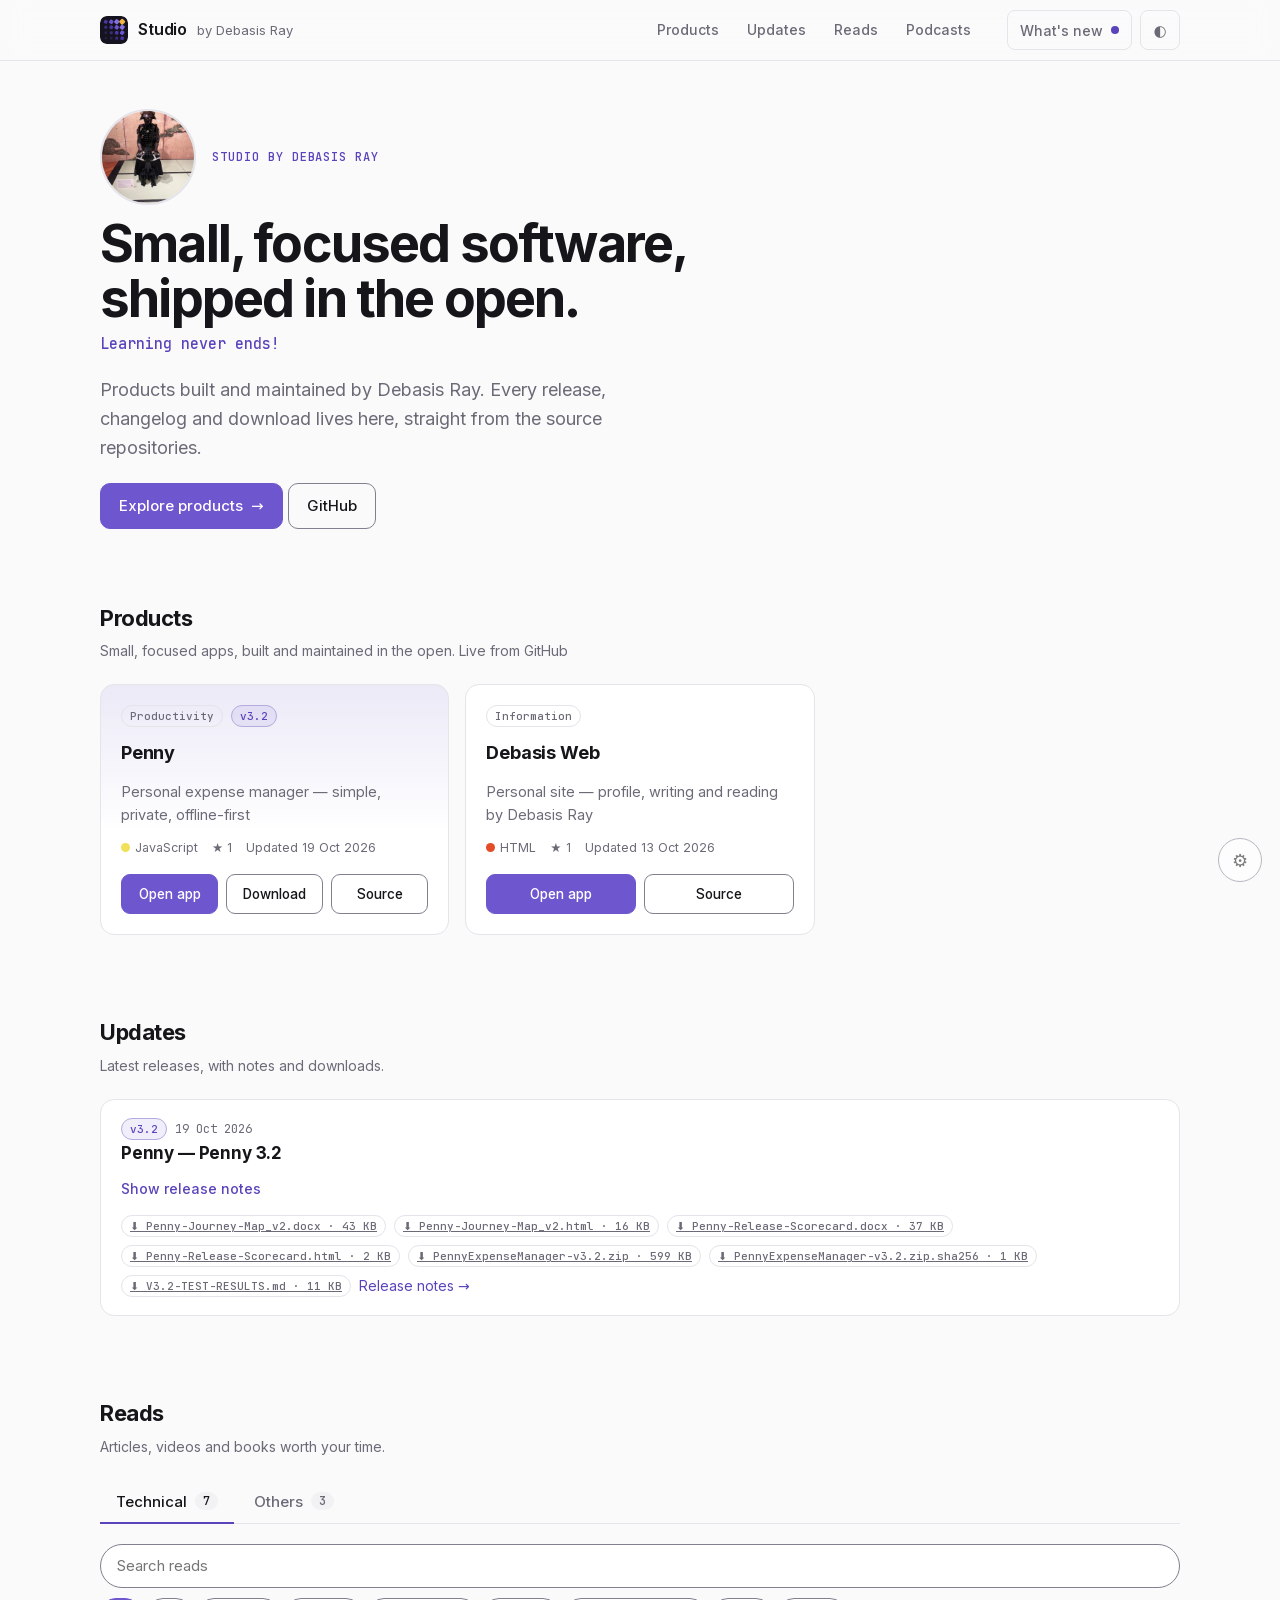
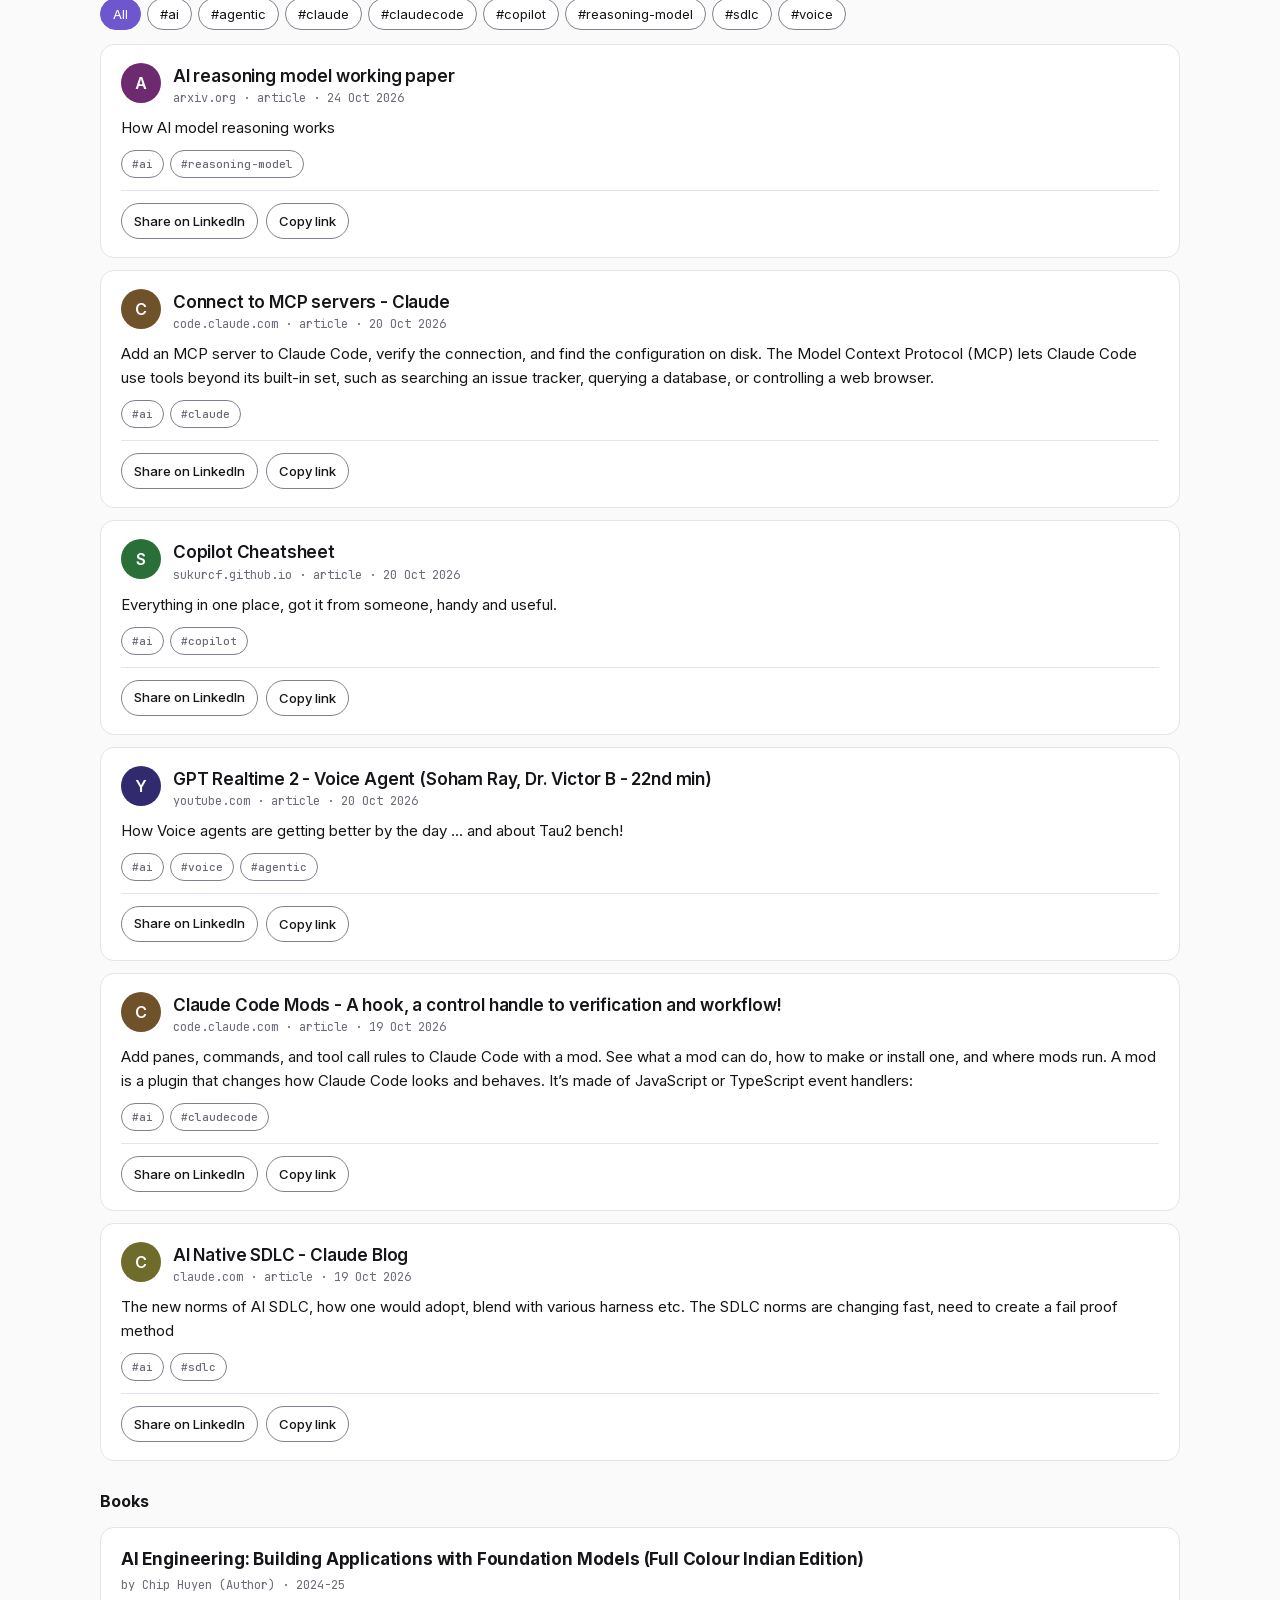
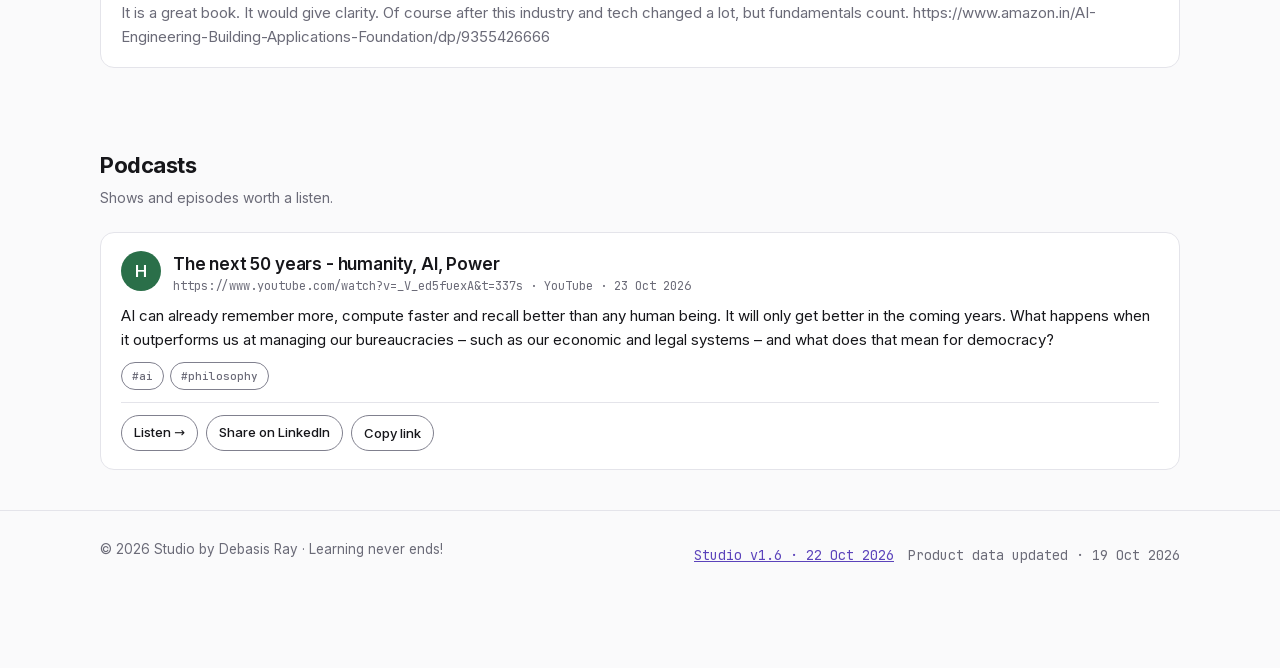
==== commit 5298bb04: "feat(pc): PC-06 Podcast removed from the Reads type lists (older entries keep it) with a hint; PC-07" ====
--- a/index.html
+++ b/index.html
@@ -71,6 +71,7 @@
           </button>
           <form id="composerForm" novalidate aria-labelledby="composerTitle">
             <h4 id="composerTitle" class="sr">Share a read</h4>
+            <p class="muted-xs">Podcast links go in <a href="#podcasts">Podcasts</a>.</p>
             <div class="field"><label for="cf-url">Link</label>
               <input id="cf-url" name="url" type="text" inputmode="url" autocomplete="off" placeholder="https://…" aria-describedby="cf-url-err">
               <div class="field-err" id="cf-url-err" role="alert"></div></div>
@@ -82,7 +83,7 @@
               <div class="help"><span id="cf-comment-err" class="field-err m0" role="alert"></span><span id="cf-comment-help" aria-live="off"><span id="cf-count">0</span>/280</span></div></div>
             <div class="fields-2">
               <div class="field"><label for="cf-kind">Type</label>
-                <select id="cf-kind" name="kind"><option value="article">Article</option><option value="video">Video</option><option value="paper">Paper</option><option value="podcast">Podcast</option><option value="tool">Tool</option></select></div>
+                <select id="cf-kind" name="kind"><option value="article">Article</option><option value="video">Video</option><option value="paper">Paper</option><option value="tool">Tool</option></select></div>
               <div class="field"><label for="cf-tags">Tags <span class="opt">(comma separated, up to 5)</span></label>
                 <input id="cf-tags" name="tags" type="text" autocomplete="off" placeholder="ai, architecture"></div>
             </div>
@@ -192,7 +193,7 @@
       <fieldset class="sect-field" id="qa-category" aria-describedby="qa-category-err"><legend>Section</legend><div class="radios" id="qa-section-opts"></div>
         <div class="field-err" id="qa-category-err" role="alert"></div></fieldset>
       <div class="field"><label for="qa-type">Type</label>
-        <select id="qa-type" name="type"><option value="article">Article</option><option value="video">Video</option><option value="paper">Paper</option><option value="podcast">Podcast</option><option value="tool">Tool</option></select></div>
+        <select id="qa-type" name="type"><option value="article">Article</option><option value="video">Video</option><option value="paper">Paper</option><option value="tool">Tool</option></select></div>
     </div>
     <div id="qa-pod-fields" hidden>
       <div class="field"><label for="qa-show">Show <span class="opt">(optional)</span></label>
--- a/css/site.css
+++ b/css/site.css
@@ -6,7 +6,7 @@
 @font-face{font-family:'JetBrains Mono';font-style:normal;font-weight:100 800;font-display:swap;src:url(../fonts/jetbrains-mono-latin-ext.woff2) format('woff2');unicode-range:U+0100-02BA,U+02BD-02C5,U+02C7-02CC,U+02CE-02D7,U+02DD-02FF,U+0304,U+0308,U+0329,U+1D00-1DBF,U+1E00-1E9F,U+1EF2-1EFF,U+2020,U+20A0-20AB,U+20AD-20C4,U+2113,U+2C60-2C7F,U+A720-A7FF}
 :root{
   --bg:#0D0D0F; --surface:#151519; --surface-2:#1C1C22; --border:#26262E; --field:#6E6E7C;
-  --text:#EDEDF0; --muted:#8B8B97; --accent:#6E56CF; --accent-hover:#8470E0; --accent-press:#5B43BB; --accent-soft:rgba(110,86,207,.14);
+  --text:#EDEDF0; --muted:#8B8B97; --accent:#6E56CF; --accent-hover:#9682EA; --accent-press:#5B43BB; --accent-soft:rgba(110,86,207,.14);
   --focus:#A99BF0; --ok:#3DD68C; --danger:#F2555A; --radius:14px;
   --font:'Inter',system-ui,-apple-system,'Segoe UI',sans-serif; --mono:'JetBrains Mono',ui-monospace,Menlo,monospace;
 }
@@ -40,11 +40,11 @@
 .icon-btn:hover{color:var(--text);background:var(--surface-2)}
 
 /* hero */
-.hero{padding:88px 0 56px;position:relative;overflow:hidden}
+.hero{padding:48px 0 32px;position:relative;overflow:hidden}
 .hero::before{content:"";position:absolute;inset:-40% -10% auto -10%;height:420px;background:radial-gradient(60% 60% at 50% 0,var(--accent-soft),transparent 70%);pointer-events:none}
 .eyebrow{font:500 12px var(--mono);color:var(--accent-hover);letter-spacing:.08em;text-transform:uppercase}
-.hero h1{font-size:clamp(34px,6vw,60px);line-height:1.05;letter-spacing:-.035em;margin:14px 0 18px;max-width:14ch;font-weight:700}
-.hero p{color:var(--muted);font-size:18px;max-width:52ch;margin:0 0 28px}
+.hero h1{font-size:clamp(32px,5vw,52px);line-height:1.05;letter-spacing:-.035em;margin:12px 0 14px;max-width:20ch;font-weight:700}
+.hero p{color:var(--muted);font-size:18px;max-width:52ch;margin:0 0 20px}
 .hero p.tagline{color:var(--accent-hover);font:500 15px var(--mono);margin:-6px 0 22px}
 .cta{display:inline-flex;gap:8px;align-items:center;justify-content:center;min-height:44px;background:var(--accent);color:#fff;padding:10px 18px;border-radius:10px;text-decoration:none;font-weight:500;font-size:15px;border:1px solid var(--accent);cursor:pointer}
 .cta:hover{background:var(--accent-press);border-color:var(--accent-press)}
@@ -52,7 +52,7 @@
 .cta.ghost:hover{background:var(--surface-2)}
 .cta[disabled]{opacity:.5;cursor:not-allowed}
 
-section.block{padding:48px 0}
+section.block{padding:40px 0}
 .sec-head{margin-bottom:22px}
 .sec-head h2{font-size:22px;letter-spacing:-.02em;margin:0}
 .sec-desc{margin:4px 0 0;color:var(--muted);font-size:14px}
@@ -168,7 +168,22 @@
   nav.links{display:none}
   .icon-btn{width:44px;height:44px}
   header.top .wrap{justify-content:space-between}
-  .hero{padding:56px 0 32px}
+  .hero{padding:24px 0 20px}
+  .hero p{font-size:16px;margin-bottom:16px}
+  .hero h1{margin:8px 0 10px}
+  section.block{padding:32px 0}
+  html{scroll-padding-bottom:80px}
+  footer{padding-bottom:88px}
+  footer .wrap{padding-right:72px}
+  .brand{min-height:44px;display:inline-flex;align-items:center}
+  .card .actions a{min-height:44px}
+  details.notes summary{min-height:44px}
+  .chip,.read-tags .chip{min-height:44px}
+  .share-row a,.share-row button{min-height:44px}
+  a.tag{min-height:44px;display:inline-flex;align-items:center}
+  .item a.more{display:inline-flex;align-items:center;min-height:44px}
+  a.read-title{display:inline-block;padding:12px 0;margin:-12px 0}
+  footer .linkbtn{min-height:44px}
   .fields-2{grid-template-columns:1fr}
   #status{bottom:84px}
   nav.bottom{display:flex;position:fixed;bottom:0;left:0;right:0;z-index:20;background:var(--surface);border-top:1px solid var(--border);padding:6px 8px calc(6px + env(safe-area-inset-bottom))}
@@ -178,7 +193,7 @@
 }
 @media (pointer:coarse){
   .chip{min-height:44px}
-  .read-tags .chip{min-height:36px}
+  .read-tags .chip{min-height:44px}
   .tools button{min-height:40px;min-width:48px}
 }
 @media (prefers-reduced-motion:reduce){
@@ -254,7 +269,7 @@
 .who-text{display:flex;flex-direction:column;align-items:flex-start;gap:6px}
 .who-text .addbtn{margin:0}
 .photo-preview{display:block;width:160px;height:160px;border-radius:50%;object-fit:cover;margin:6px auto 12px;border:2px solid var(--border)}
-@media (max-width:620px){.photo,.photo-img,.photo-mono{width:72px;height:72px}.photo-mono{font-size:30px}}
+@media (max-width:620px){.photo,.photo-img,.photo-mono{width:56px;height:56px}.photo-mono{font-size:24px}}
 
 /* header fit between the phone and desktop layouts (v1.4): the tagline beside the brand is dropped (the hero says it) and the links are slightly tighter */
 @media (max-width:860px){
@@ -282,3 +297,15 @@
 #addSheet .edit-entry .cta{width:100%}
 #addSheet .edit-entry p{margin:6px 0 0;text-align:center}
 #addSheet .edit-entry[hidden]{display:none}
+/* extreme zoom (Chrome at 500% is about 256 CSS px wide): the header, the footer and long words give way instead of pushing the page sideways */
+@media (max-width:340px){
+  header.top .wrap{gap:8px;padding:0 10px}
+  .brand{min-width:0;overflow:hidden;text-overflow:ellipsis;white-space:nowrap}
+  .hdr-actions{flex:none;gap:6px}
+  .wrap{padding:0 12px}
+  footer .wrap{padding-right:12px}
+  footer .mono,footer .nowrap{white-space:normal;overflow-wrap:anywhere}
+  .versionBtn,#versionBtn{white-space:normal;text-align:left}
+  h1,h2,h3,.read-title,.card h3,.item h3{overflow-wrap:anywhere}
+  .cta{white-space:normal;text-align:center}
+}
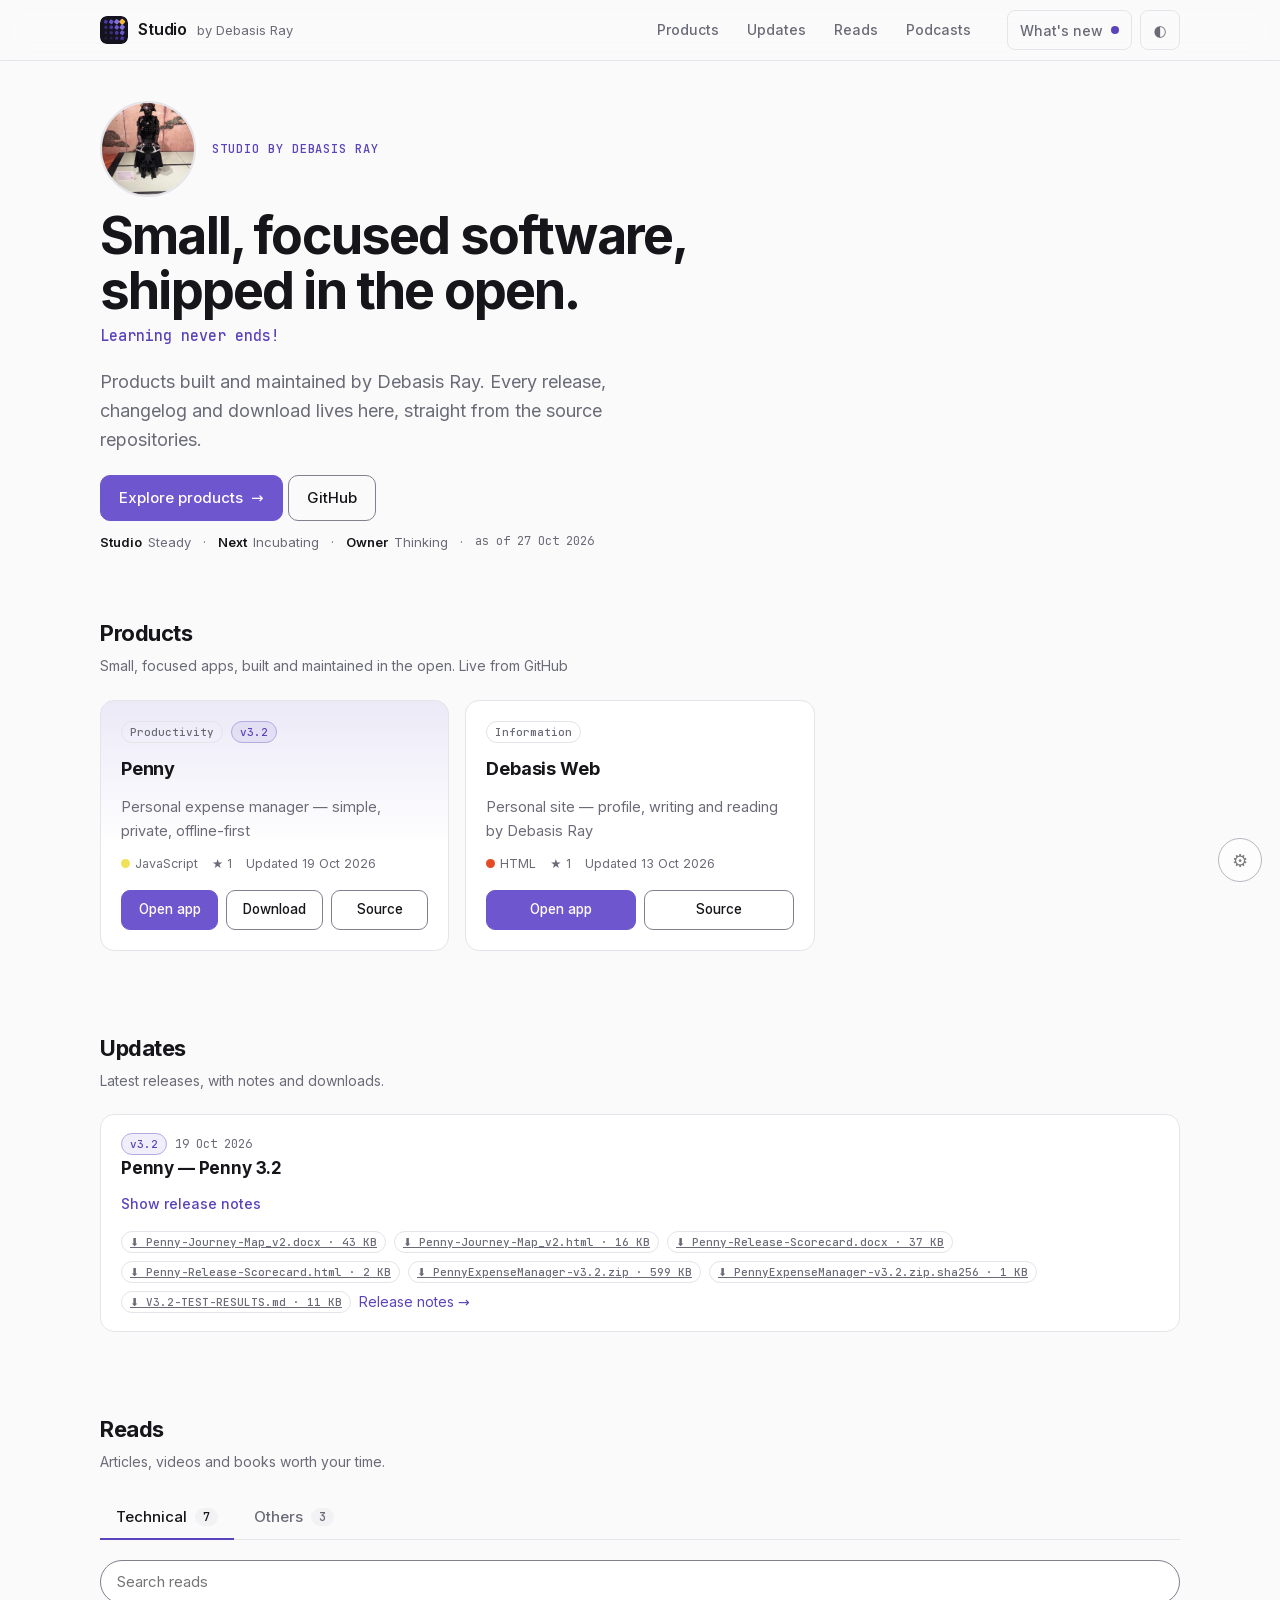
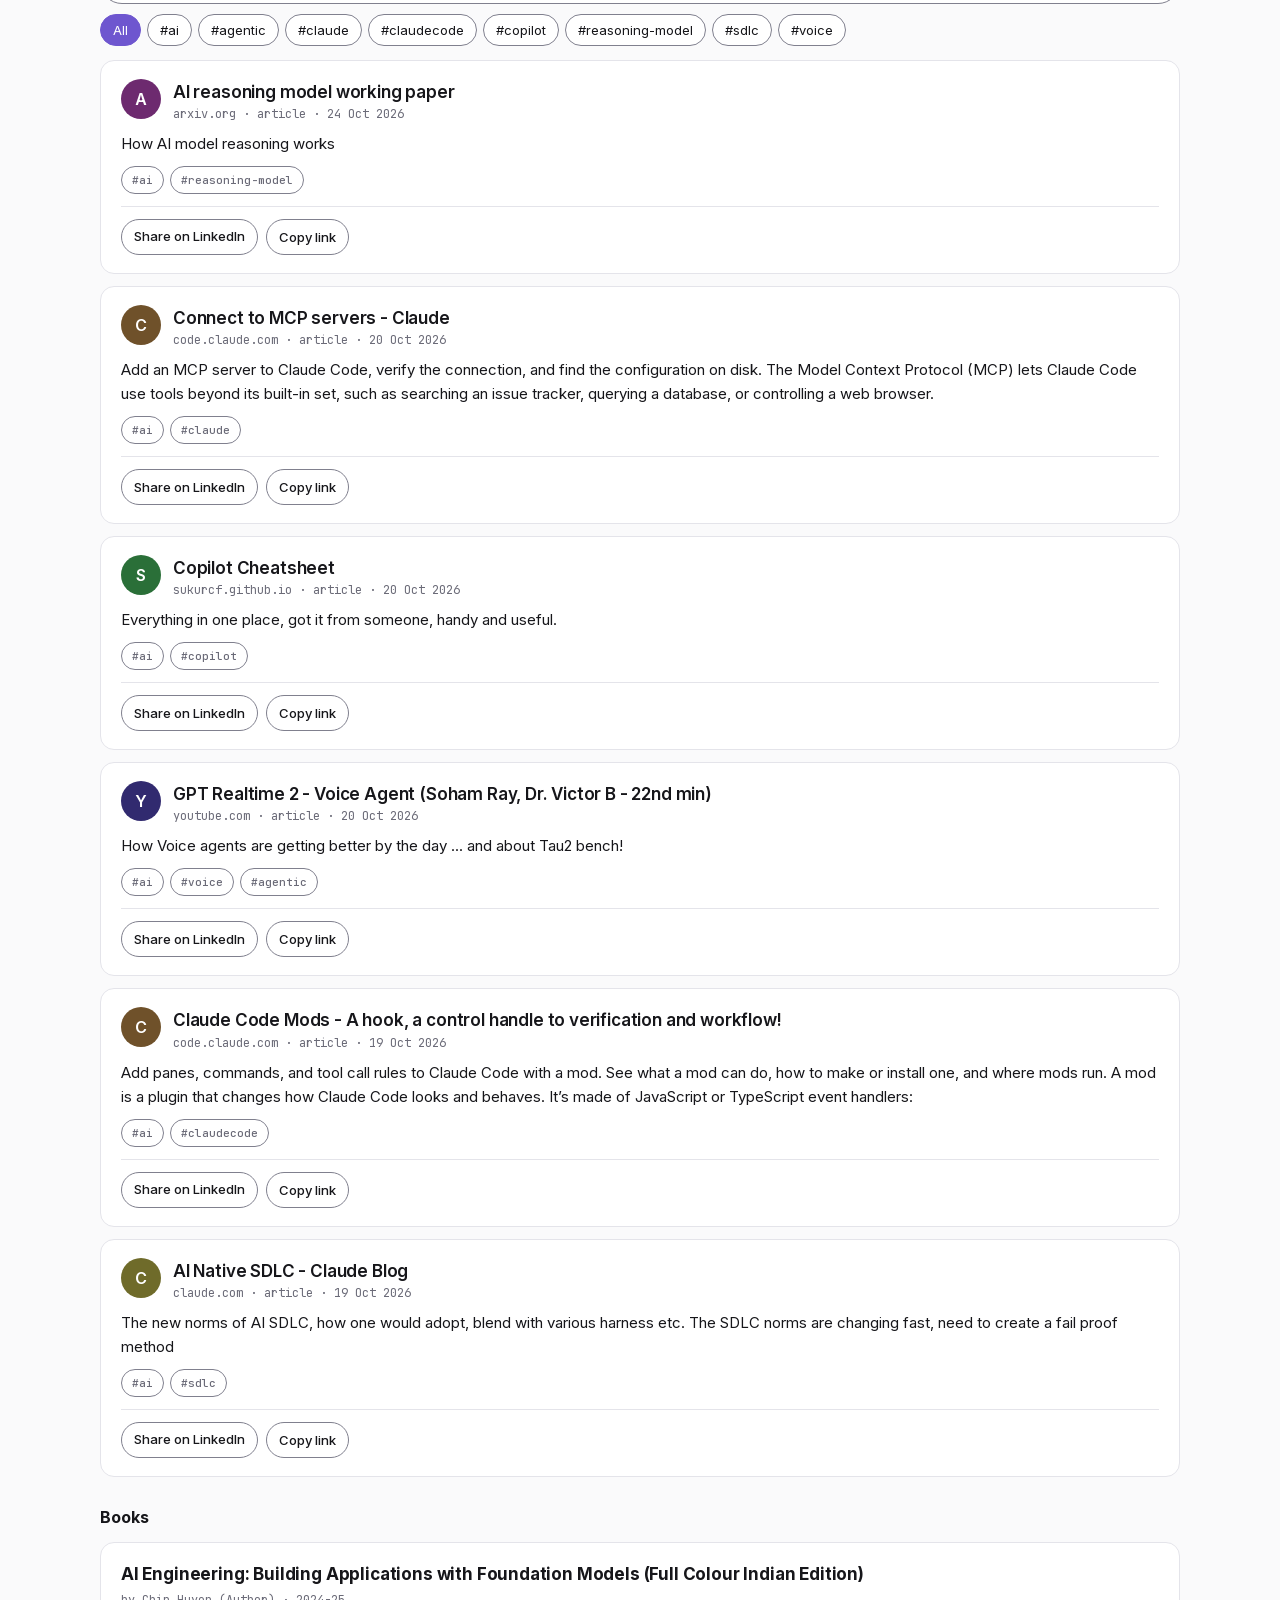
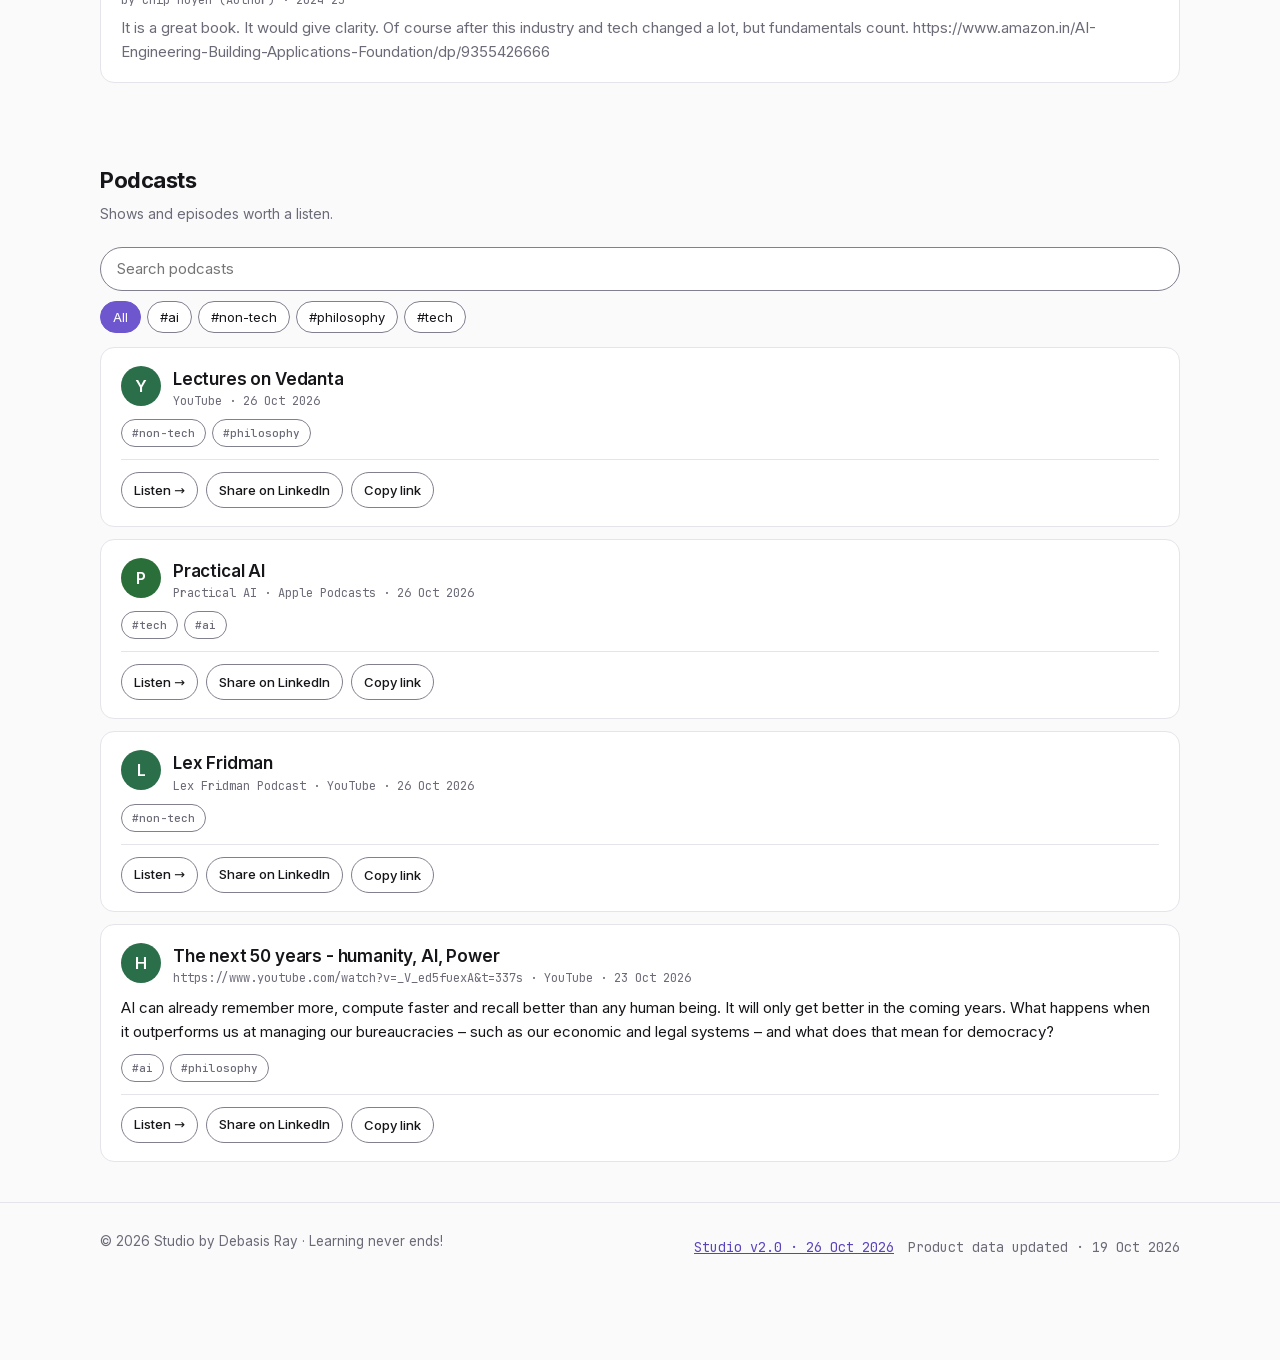
==== commit 70c1510b: "feat(st): owner status line (content/status.json): validator rules, page line, tighter hero, docs; t" ====
--- a/index.html
+++ b/index.html
@@ -46,6 +46,7 @@
     <p>Products built and maintained by Debasis Ray. Every release, changelog and download lives here, straight from the source repositories.</p>
     <a class="cta" href="#products">Explore products <span aria-hidden="true">→</span></a>
     <a class="cta ghost" href="https://github.com/debasisr66" rel="noopener noreferrer">GitHub<span class="sr"> (opens in a new tab)</span></a>
+    <div class="owner-status" id="ownerStatus" role="group" aria-label="Studio status" hidden></div>
   </div></section>
 
   <noscript><div class="wrap"><div class="notice">This site needs JavaScript to show products and reading lists. The source is at <a href="https://github.com/debasisr66/studio">github.com/debasisr66/studio</a>.</div></div></noscript>
--- a/css/site.css
+++ b/css/site.css
@@ -40,7 +40,7 @@
 .icon-btn:hover{color:var(--text);background:var(--surface-2)}
 
 /* hero */
-.hero{padding:48px 0 32px;position:relative;overflow:hidden}
+.hero{padding:40px 0 24px;position:relative;overflow:hidden}
 .hero::before{content:"";position:absolute;inset:-40% -10% auto -10%;height:420px;background:radial-gradient(60% 60% at 50% 0,var(--accent-soft),transparent 70%);pointer-events:none}
 .eyebrow{font:500 12px var(--mono);color:var(--accent-hover);letter-spacing:.08em;text-transform:uppercase}
 .hero h1{font-size:clamp(32px,5vw,52px);line-height:1.05;letter-spacing:-.035em;margin:12px 0 14px;max-width:20ch;font-weight:700}
@@ -168,7 +168,7 @@
   nav.links{display:none}
   .icon-btn{width:44px;height:44px}
   header.top .wrap{justify-content:space-between}
-  .hero{padding:24px 0 20px}
+  .hero{padding:20px 0 14px}
   .hero p{font-size:16px;margin-bottom:16px}
   .hero h1{margin:8px 0 10px}
   section.block{padding:32px 0}
@@ -309,3 +309,24 @@
   h1,h2,h3,.read-title,.card h3,.item h3{overflow-wrap:anywhere}
   .cta{white-space:normal;text-align:center}
 }
+
+/* a phone held sideways (about 375 px high): the hero gives way so the start of Products shows without scrolling (SPEC-UX UX-06) */
+@media (max-height:500px) and (orientation:landscape){
+  .hero{padding:10px 0 6px}
+  .hero p:not(.tagline){display:none}
+  .hero h1{font-size:26px;margin:2px 0 4px;max-width:none}
+  .hero p.tagline{margin:0 0 8px}
+  .photo,.photo-img,.photo-mono{width:40px;height:40px}.photo-mono{font-size:18px}
+  .who{margin-bottom:0}
+  .owner-status{margin-top:4px;font-size:12px}
+  section.block{padding:20px 0}
+  .sec-head{margin-bottom:12px}
+}
+
+/* owner status line (SPEC-ST): one quiet line under the hero buttons; wraps on a phone */
+.owner-status{display:flex;flex-wrap:wrap;gap:0 12px;margin-top:12px;color:var(--muted);font-size:13px;line-height:1.5}
+.owner-status[hidden]{display:none}
+.owner-status b{color:var(--text);font-weight:600;margin-right:2px}
+.owner-status .st-item::after{content:"·";margin-left:12px;color:var(--muted)}   /* after, so a wrapped line never starts with a dot */
+.owner-status .st-date{font:12px var(--mono);overflow-wrap:anywhere}
+@media (max-width:340px){.owner-status{gap:2px 10px;font-size:13px}.owner-status .st-item,.owner-status .st-date{overflow-wrap:anywhere}}
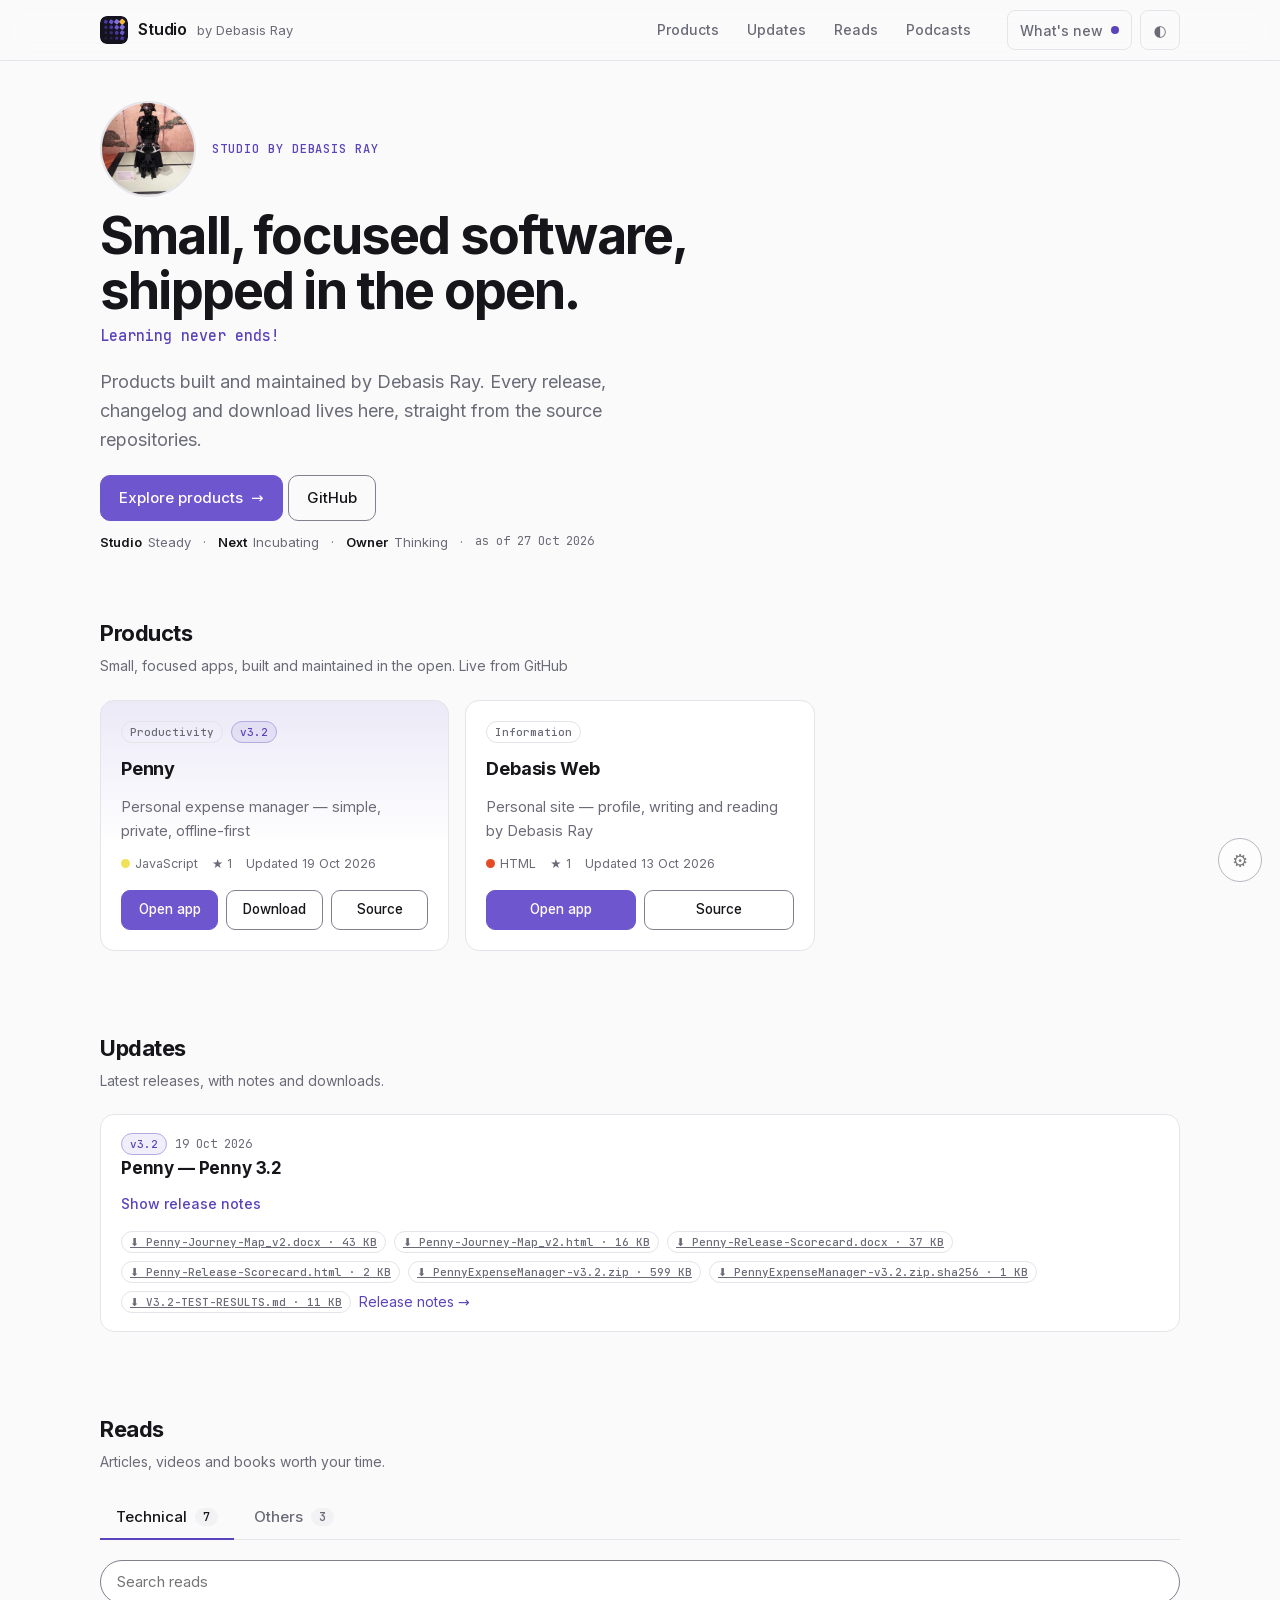
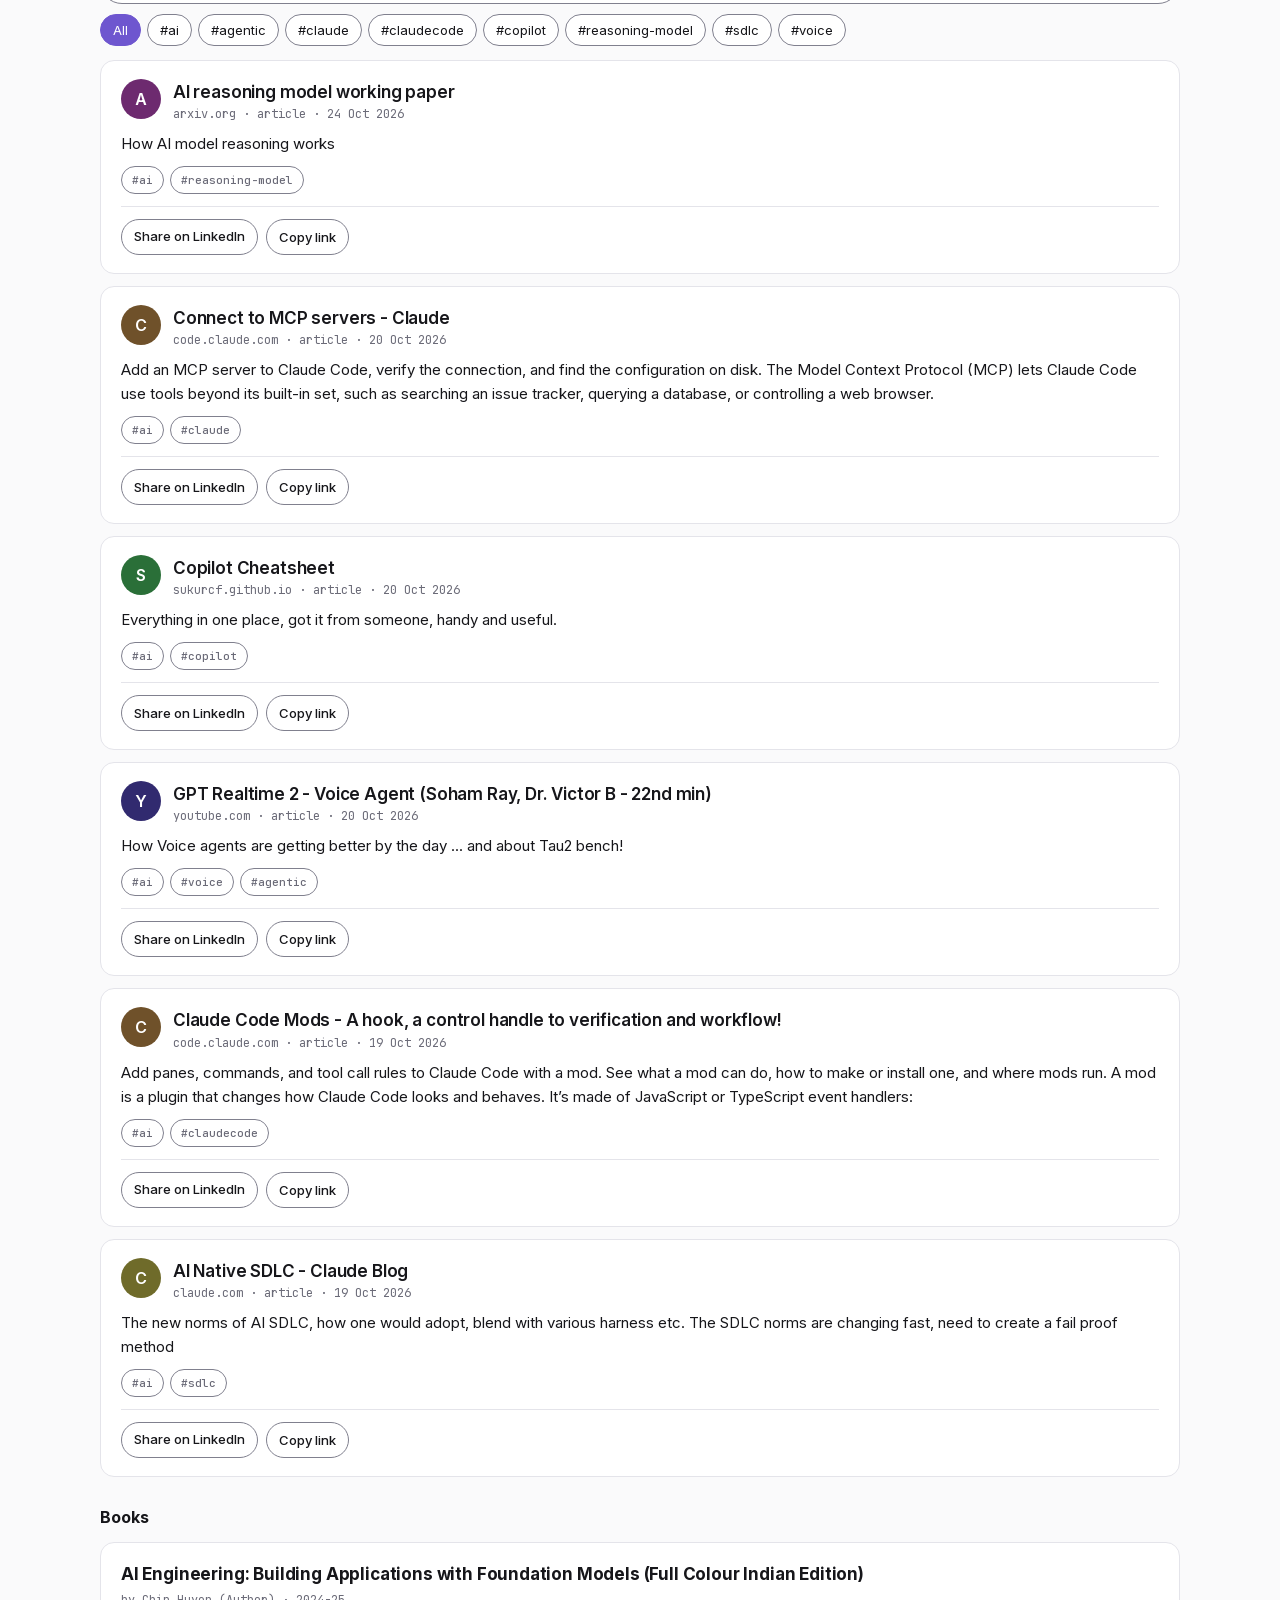
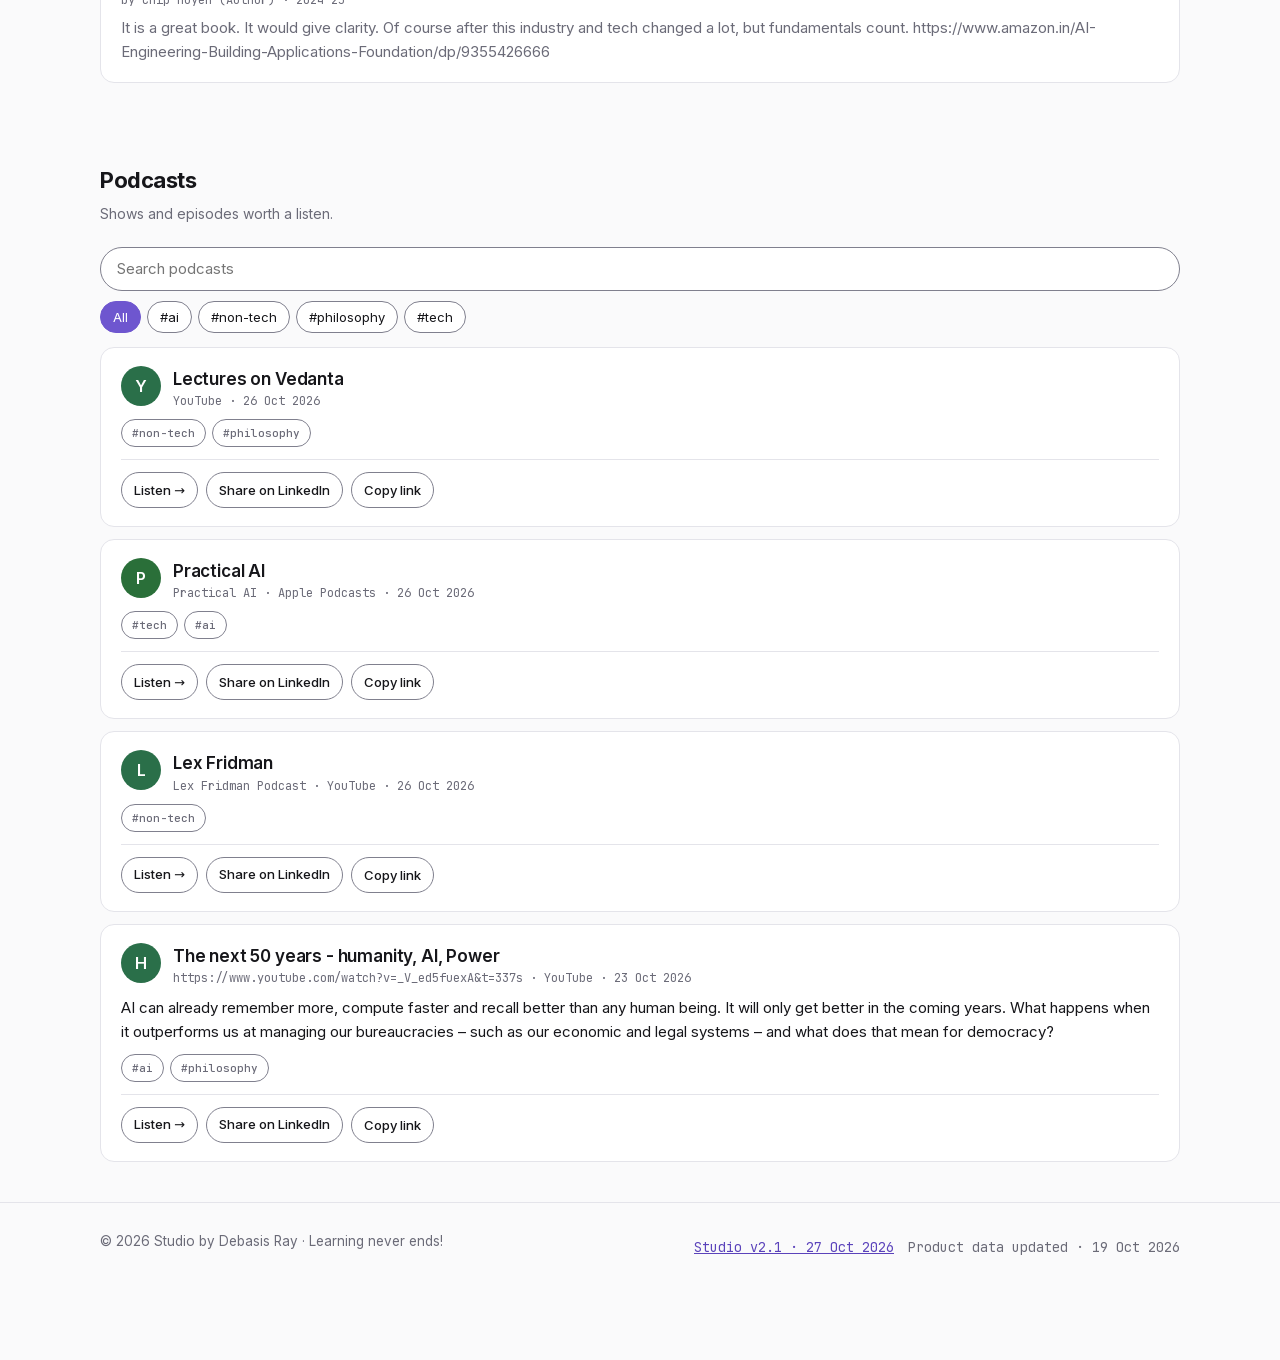
==== commit 399a4891: "refactor(lib): wire the split (page scripts, budgets per file, health list), docs; reads-lib.js 24 K" ====
--- a/index.html
+++ b/index.html
@@ -230,6 +230,9 @@
 
 <script src="js/safe-lib.js"></script>
 <script src="js/reads-lib.js"></script>
+<script src="js/podcast-lib.js"></script>
+<script src="js/status-lib.js"></script>
+<script src="js/quickadd-lib.js"></script>
 <script src="js/token-store.js"></script>
 <script src="js/image-lib.js"></script>
 <script src="js/app.js"></script>
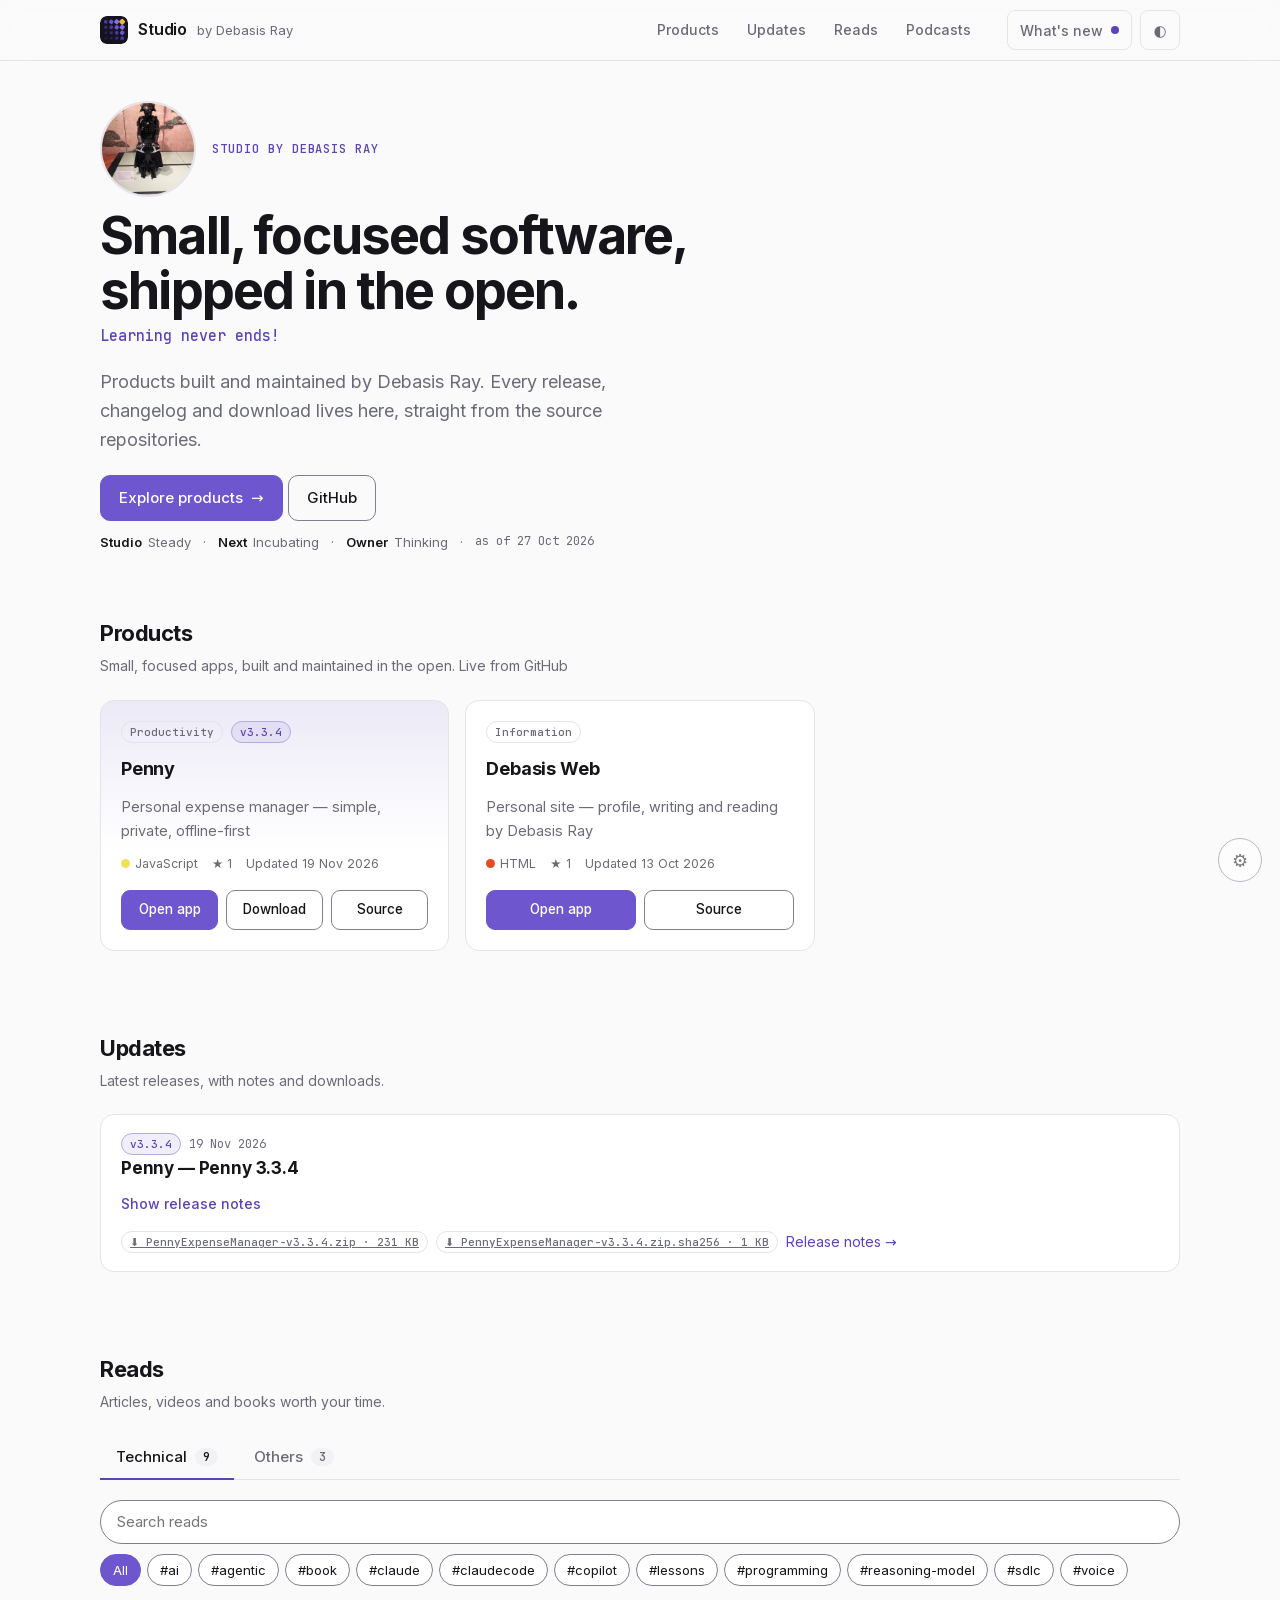
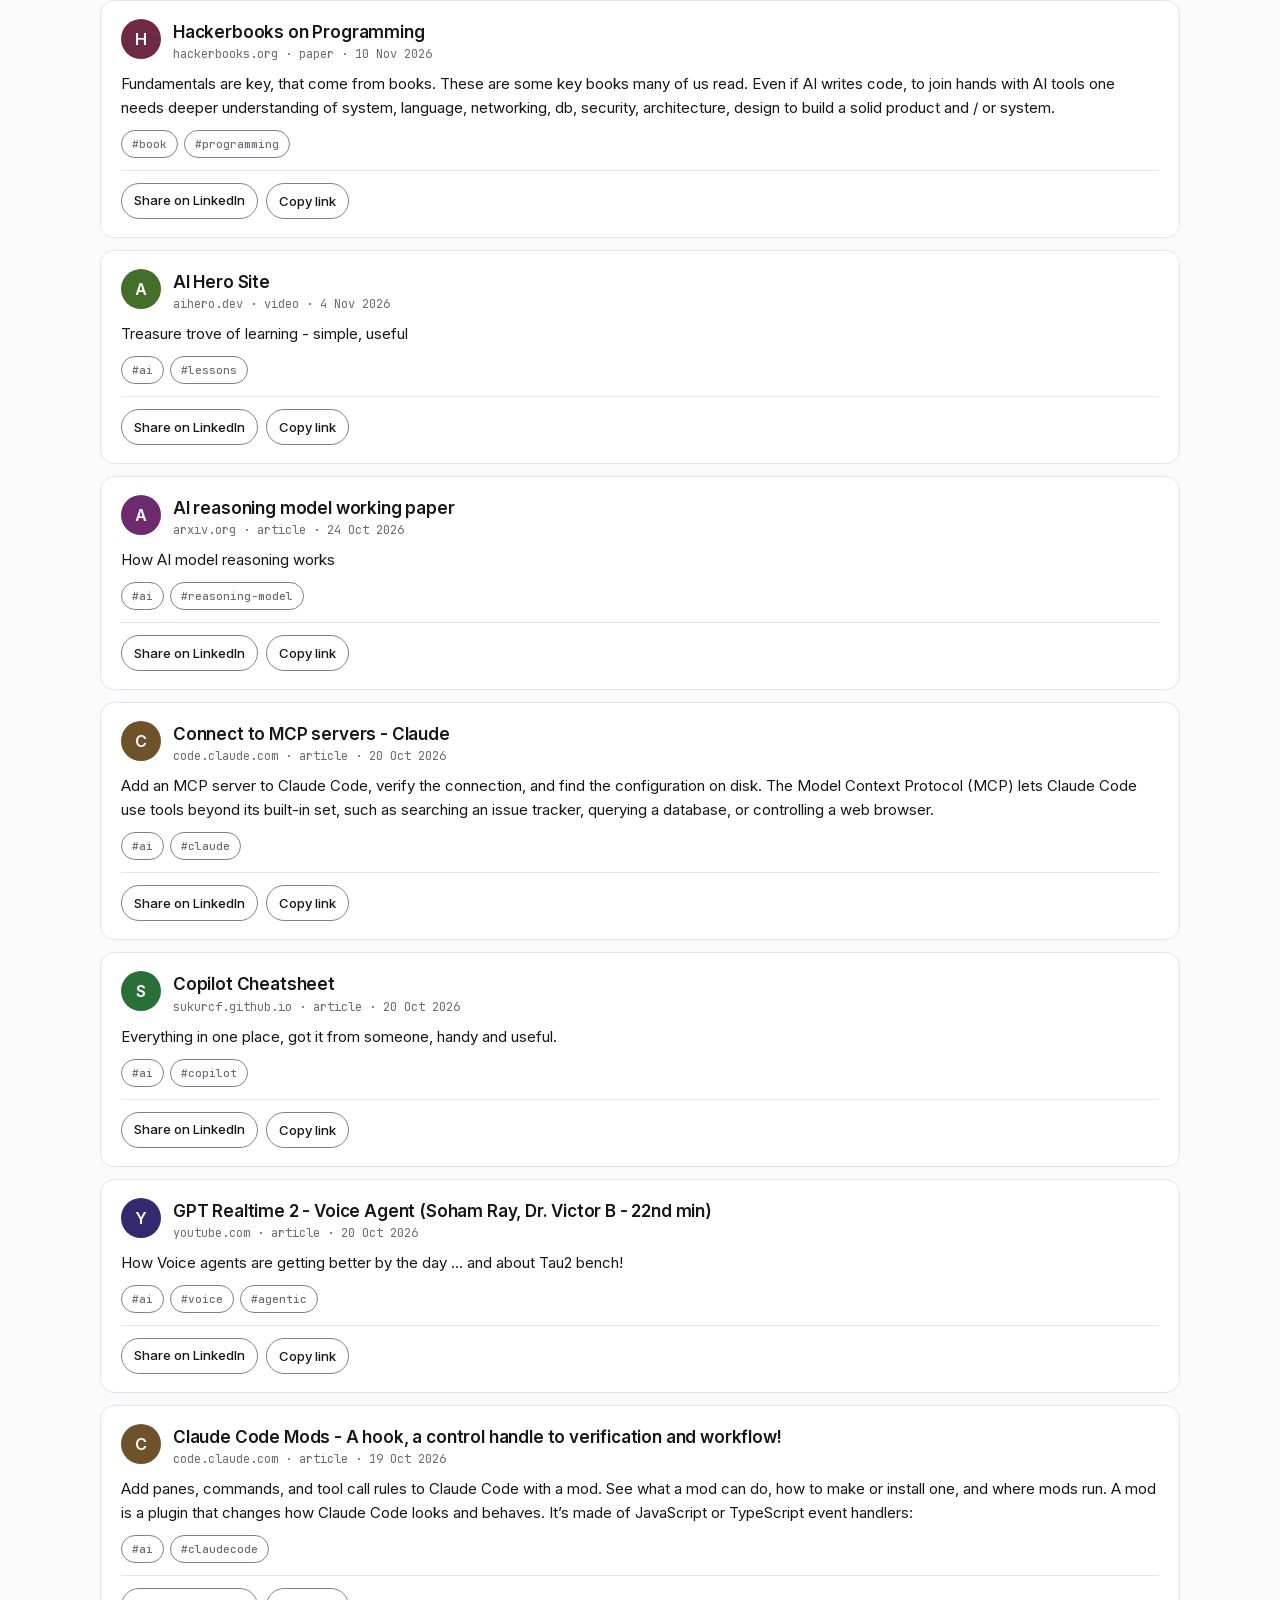
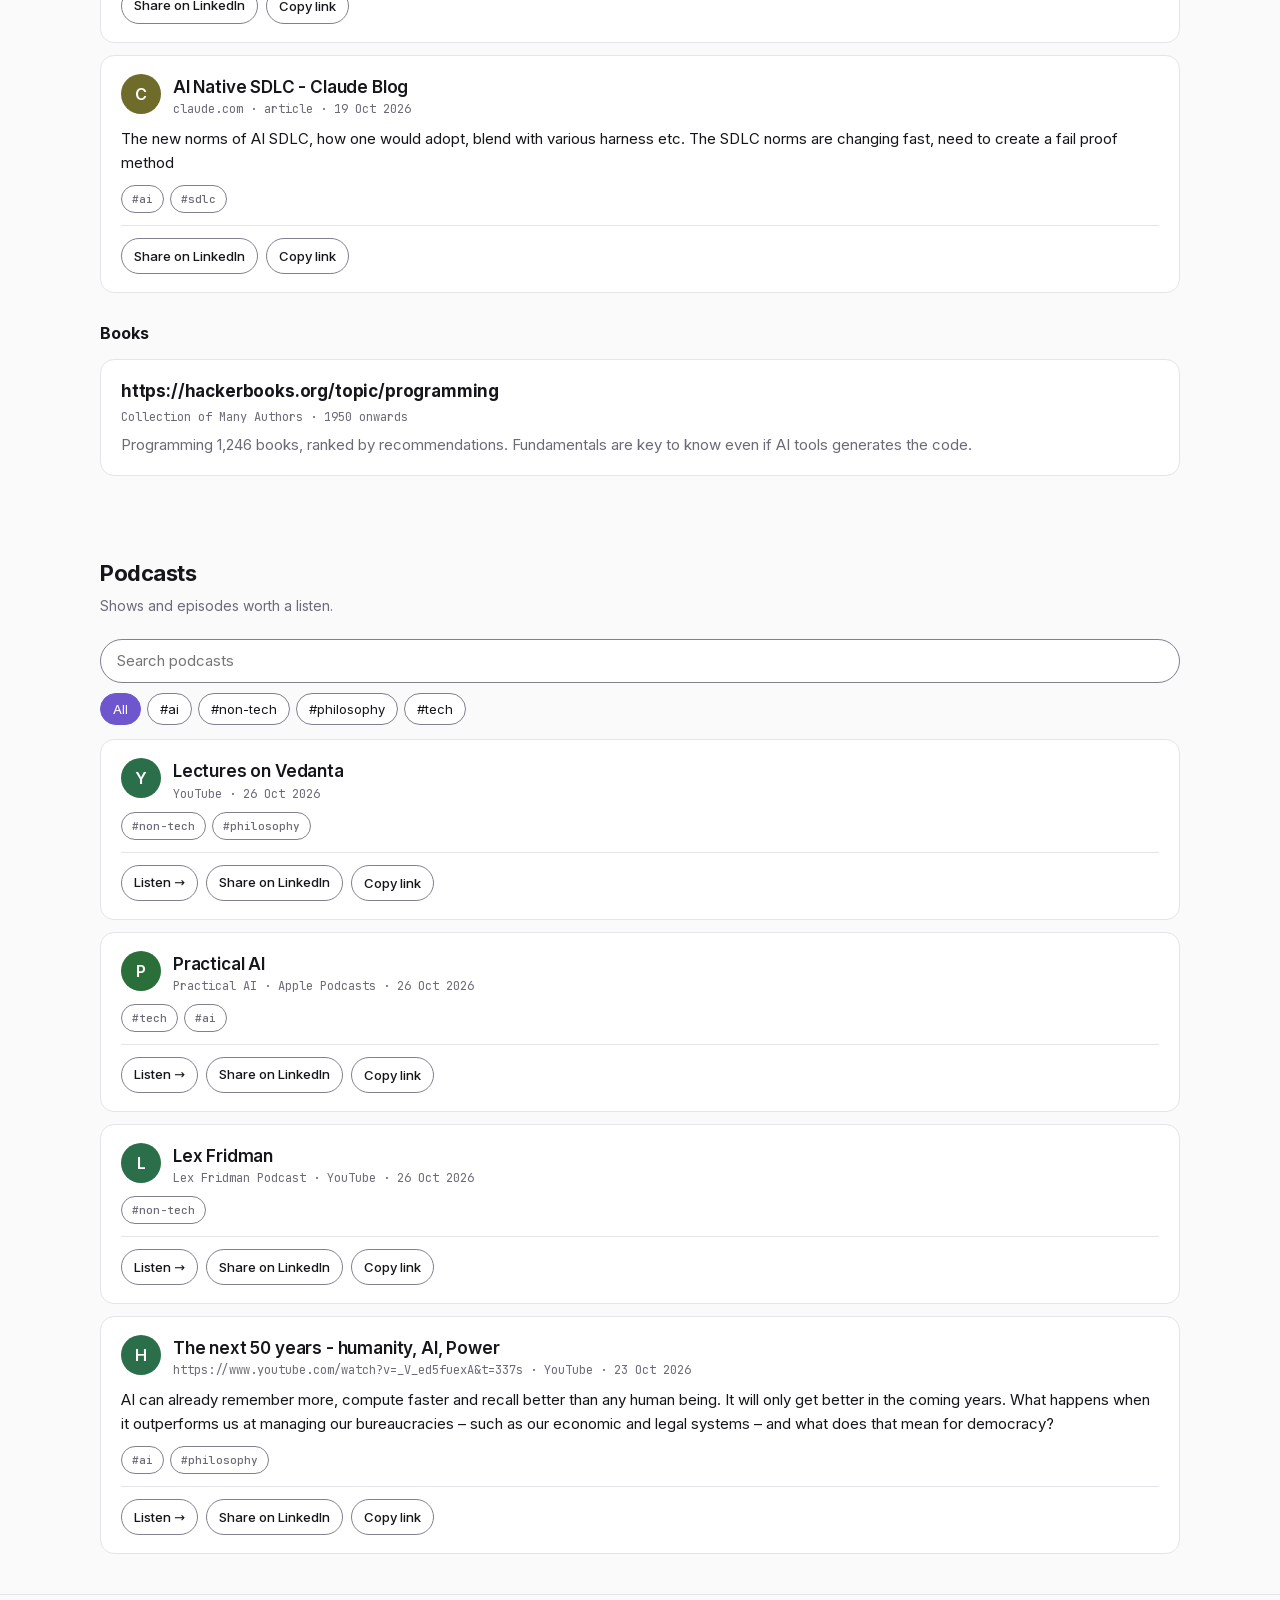
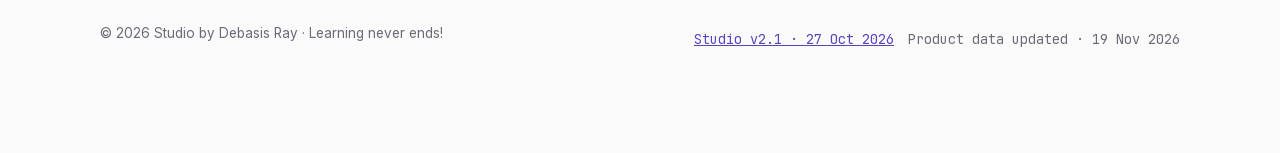
==== commit 2f3bed9d: "Add JSON-LD script for personal information Added structured data for a person in JSON-LD format." ====
--- a/index.html
+++ b/index.html
@@ -10,6 +10,27 @@
 <link rel="icon" type="image/svg+xml" href="assets/logo.svg">
 <link rel="preload" href="fonts/inter-latin.woff2" as="font" type="font/woff2" crossorigin>
 <link rel="stylesheet" href="css/site.css">
+  <script type="application/ld+json">
+  {
+    "@context": "https://schema.org",
+    "@type": "Person",
+    "name": "Debasis Ray",
+    "alternateName": "debasisr66",
+    "jobTitle": "Executive Vice President",
+    "worksFor": {
+      "@type": "Organization",
+      "name": "Cybage Software",
+      "url": "https://cybage.com"
+    },
+    "url": "https://github.io",
+    "sameAs": [
+      "https://github.com",
+      "https://linkedin.com",
+      "https://cybage.com/about-us/debasis-ray",
+      "https://github.io"
+    ]
+  }
+  </script>
 </head>
 <body id="top">
 <a class="skip" href="#main">Skip to content</a>
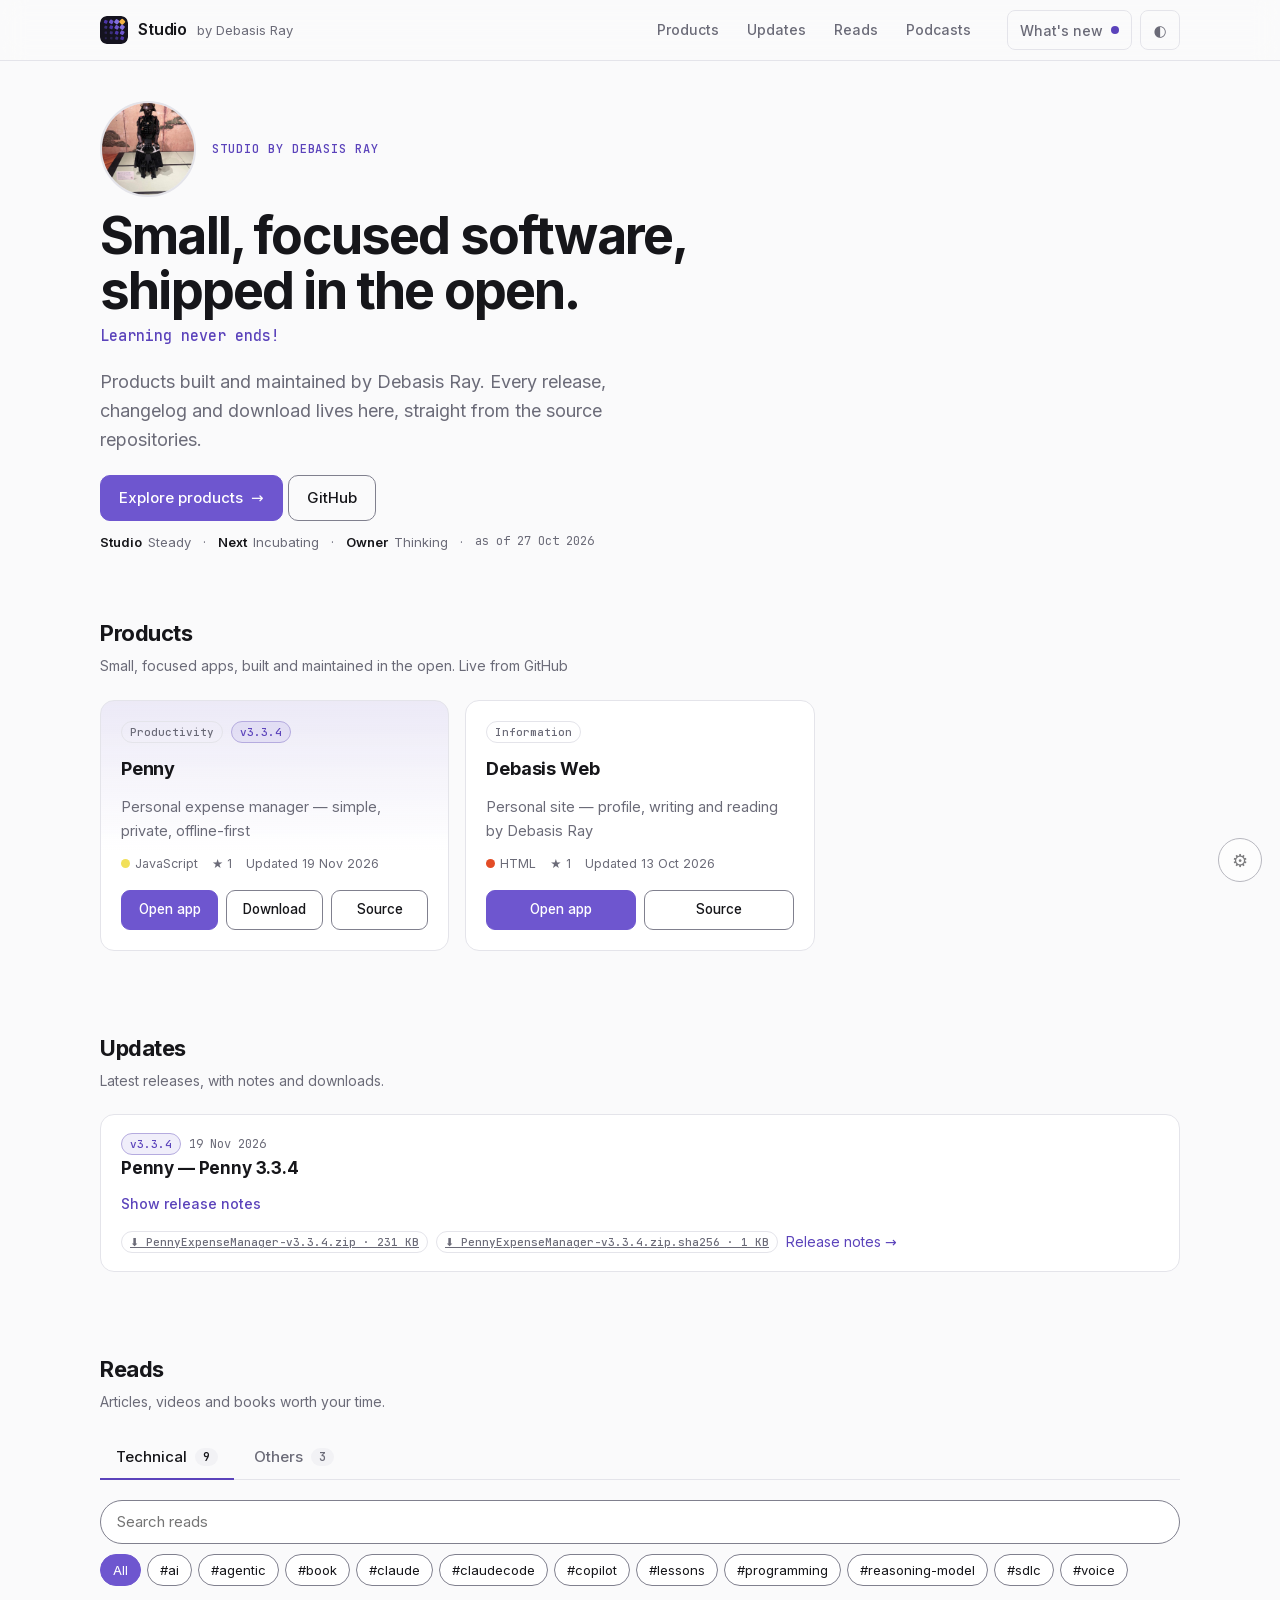
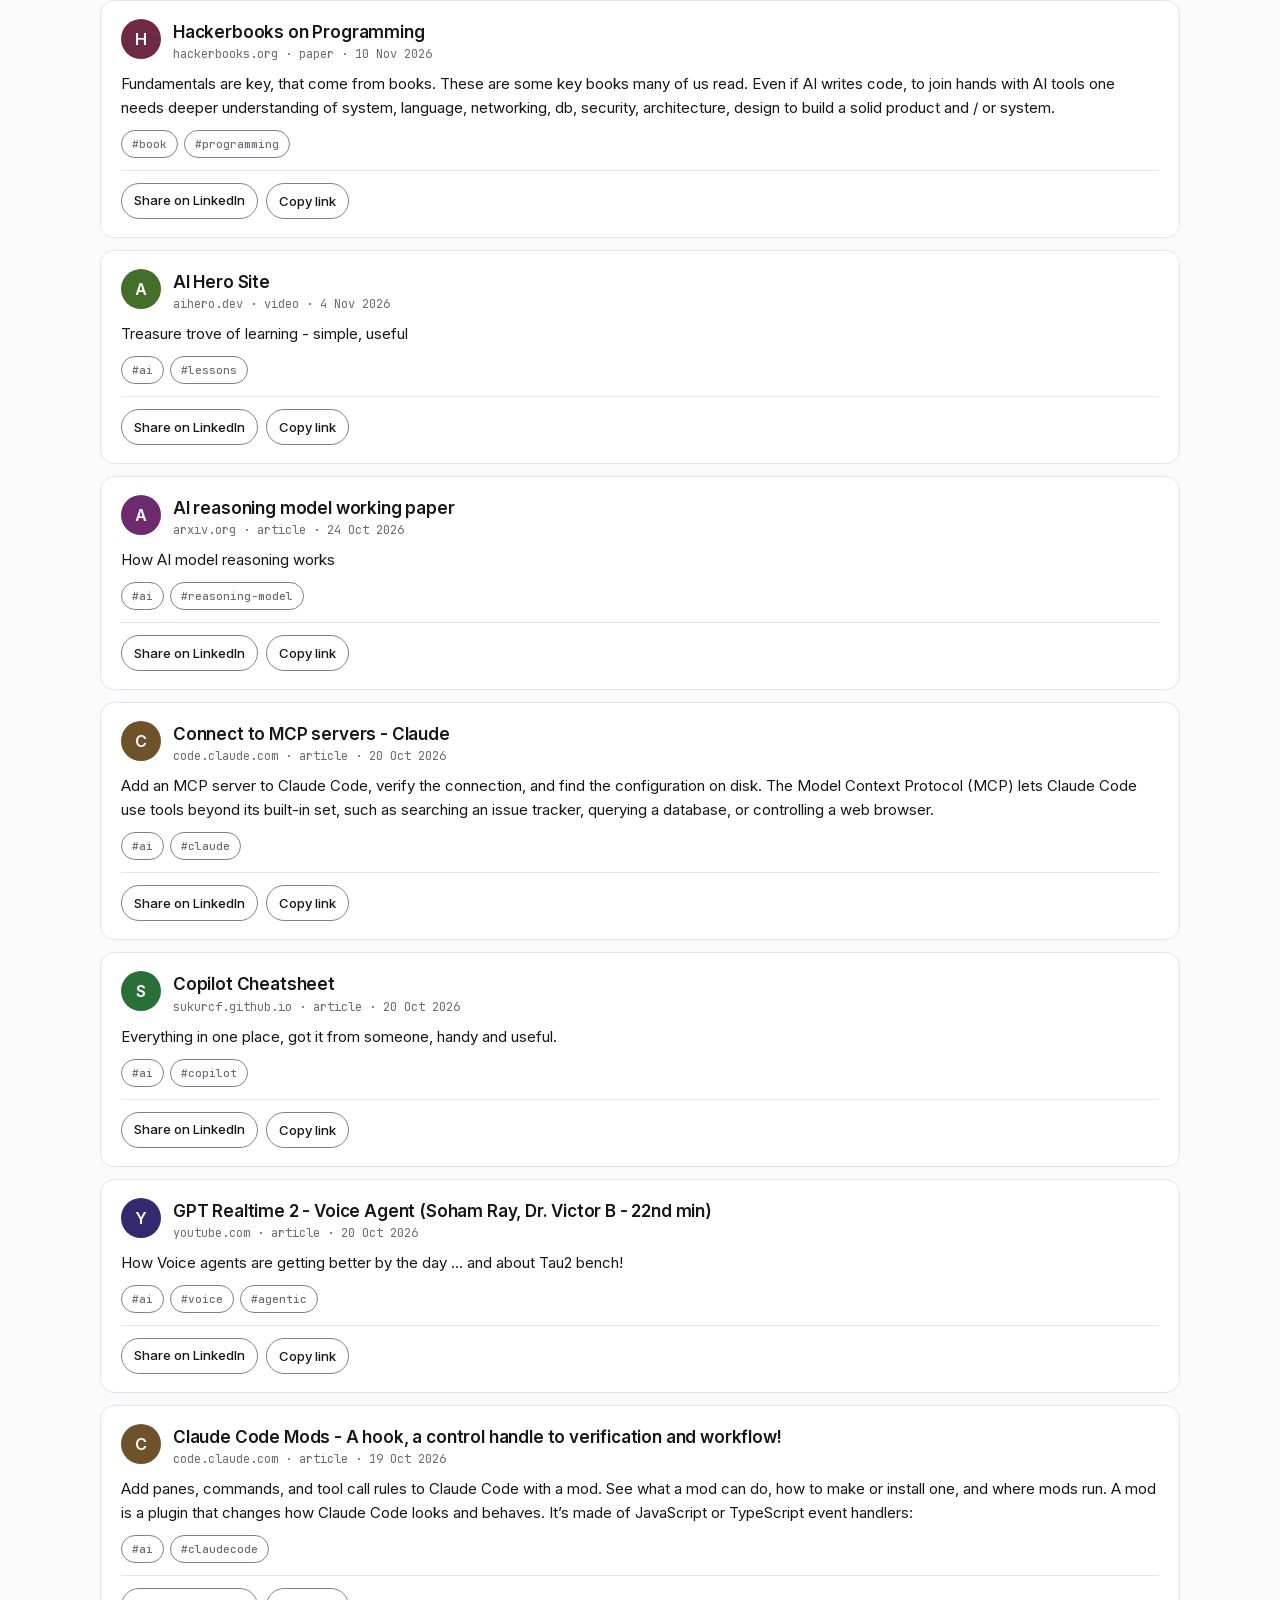
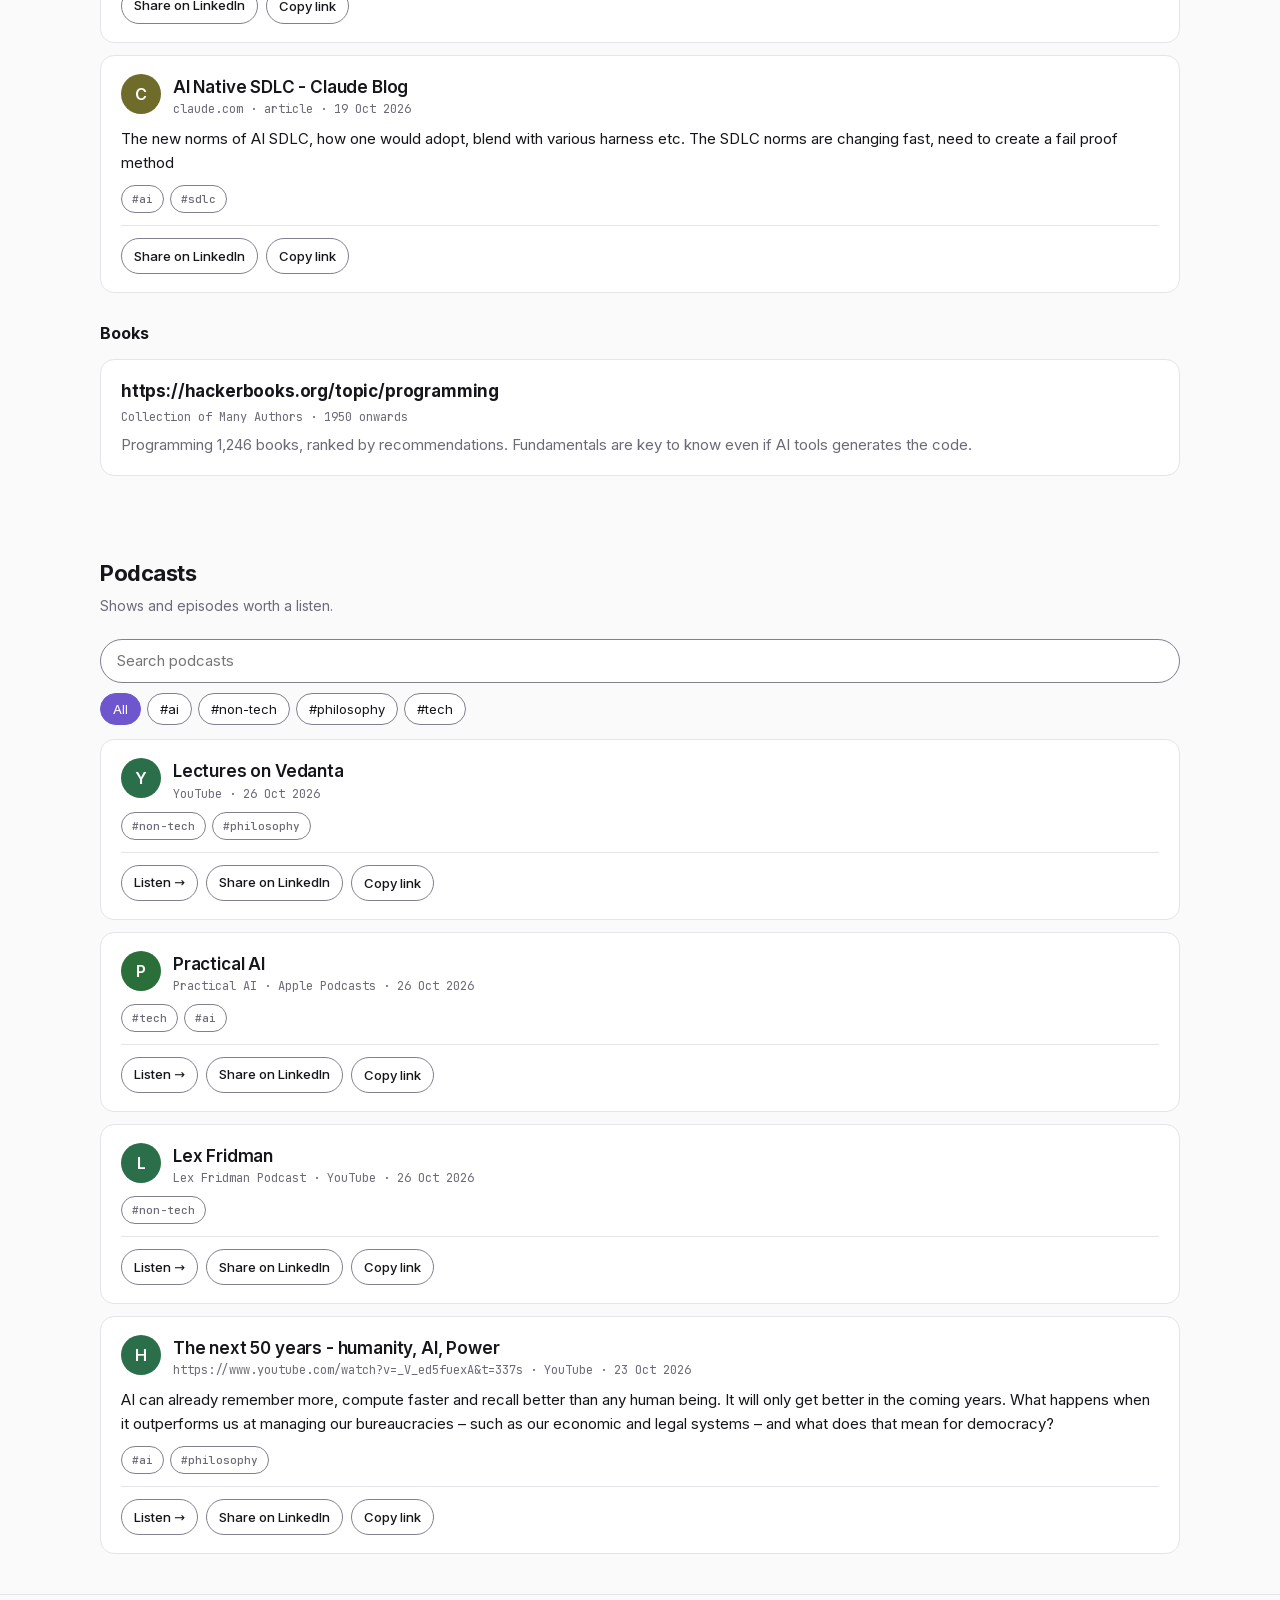
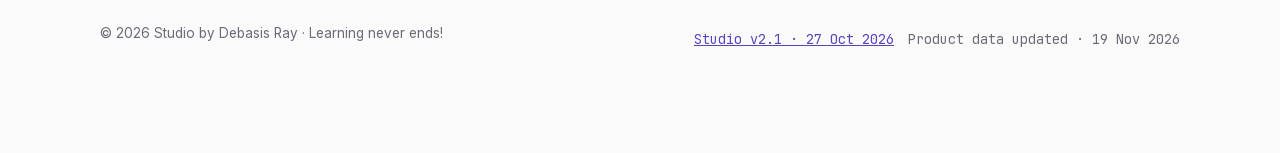
==== commit 0474589e: "fix(seo): allow one checked JSON-LD block, correct its profile links, move noscript into body, drop " ====
--- a/index.html
+++ b/index.html
@@ -10,30 +10,37 @@
 <link rel="icon" type="image/svg+xml" href="assets/logo.svg">
 <link rel="preload" href="fonts/inter-latin.woff2" as="font" type="font/woff2" crossorigin>
 <link rel="stylesheet" href="css/site.css">
-  <script type="application/ld+json">
-  {
-    "@context": "https://schema.org",
-    "@type": "Person",
-    "name": "Debasis Ray",
-    "alternateName": "debasisr66",
-    "jobTitle": "Executive Vice President",
-    "worksFor": {
-      "@type": "Organization",
-      "name": "Cybage Software",
-      "url": "https://cybage.com"
-    },
-    "url": "https://github.io",
-    "sameAs": [
-      "https://github.com",
-      "https://linkedin.com",
-      "https://cybage.com/about-us/debasis-ray",
-      "https://github.io"
-    ]
-  }
-  </script>
+<script type="application/ld+json">
+{
+  "@context": "https://schema.org",
+  "@type": "Person",
+  "name": "Debasis Ray",
+  "alternateName": "debasisr66",
+  "jobTitle": "Executive Vice President",
+  "worksFor": {
+    "@type": "Organization",
+    "name": "Cybage Software",
+    "url": "https://cybage.com"
+  },
+  "url": "https://debasisr66.github.io/studio/",
+  "sameAs": [
+    "https://github.com/debasisr66",
+    "https://www.linkedin.com/in/debasisray/",
+    "https://cybage.com/about-us/debasis-ray"
+  ]
+}
+</script>
 </head>
 <body id="top">
 <a class="skip" href="#main">Skip to content</a>
+<noscript>
+<section>
+<h2>Featured Products by Debasis Ray</h2>
+<ul>
+<li><a href="https://debasisr66.github.io/PennyExpenseManager/">Penny Expense Manager</a> — Offline-capable, zero-dependency personal expense tracker with Hindi, Hinglish, and Spanish voice entry.</li>
+</ul>
+</section>
+</noscript>
 
 <header class="top">
   <div class="wrap">
